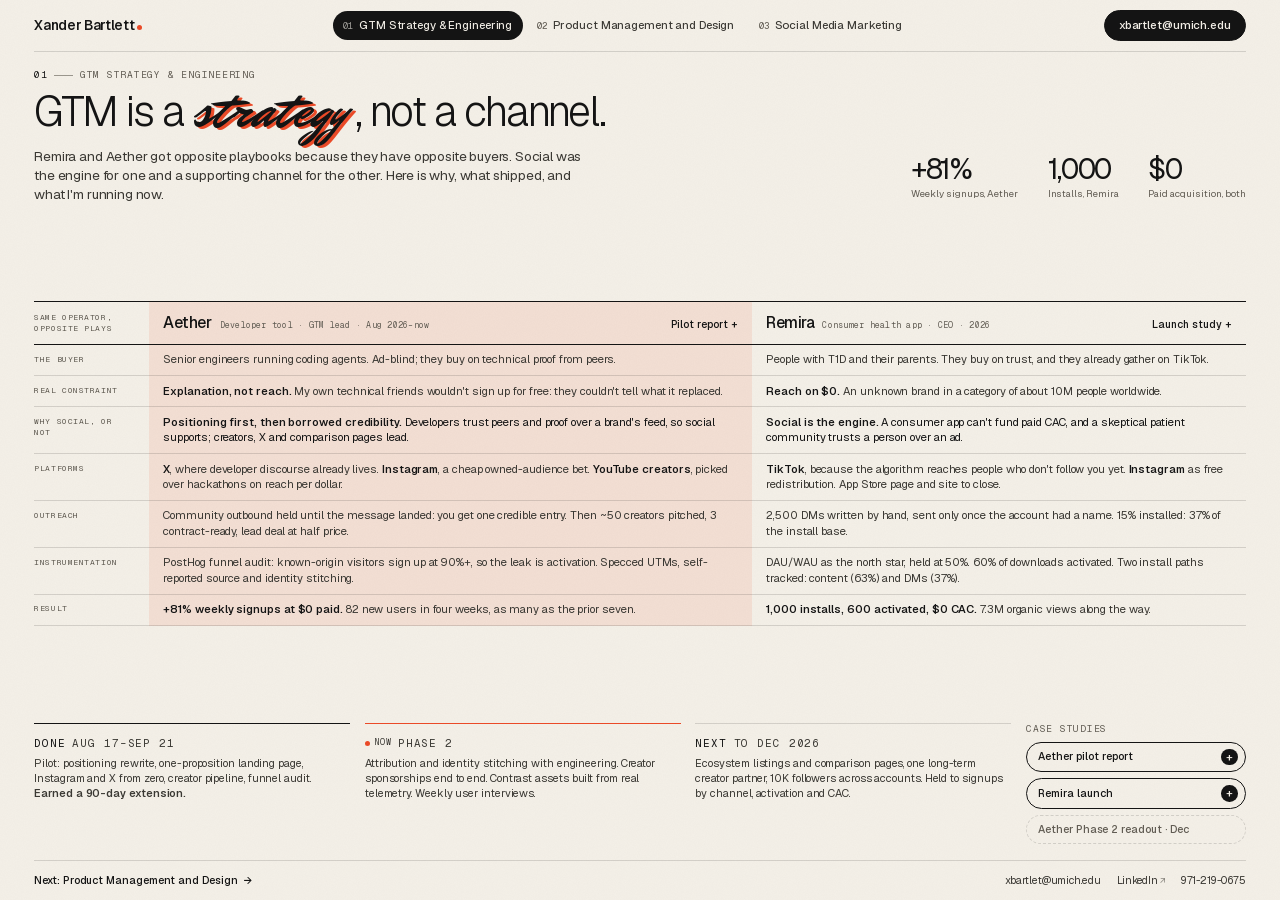
==== gtm/index.html @ 0508e0a8 "Rebuild site: taste landing page + GTM, Product, Social pages Replace the single long-form growth pa" ====
<!doctype html>
<html lang="en">
<head>
<meta charset="utf-8">
<meta name="viewport" content="width=device-width, initial-scale=1, viewport-fit=cover">
<title>GTM Strategy &amp; Engineering · Xander Bartlett</title>
<meta name="description" content="Go-to-market as a strategy, not a channel. Why a consumer health app went social-first and a developer tool didn't, which platforms and outreach each one got, and what I'm running now at Aether.">
<meta name="theme-color" content="#f4f0e8">
<link rel="icon" href="../assets/img/favicon.svg" type="image/svg+xml">
<meta property="og:type" content="website">
<meta property="og:title" content="GTM Strategy &amp; Engineering · Xander Bartlett">
<meta property="og:description" content="Same operator, opposite plays. +81% weekly signups at Aether and 1,000 installs at Remira, both at $0 paid.">
<meta property="og:image" content="https://xanderbartlett.com/assets/img/og.jpg">
<meta name="twitter:card" content="summary_large_image">
<link rel="preload" href="../assets/fonts/geist-latin.woff2" as="font" type="font/woff2" crossorigin>
<link rel="preload" href="../assets/fonts/geist-mono-latin.woff2" as="font" type="font/woff2" crossorigin>
<link rel="preload" href="../assets/fonts/mr-dafoe-latin.woff2" as="font" type="font/woff2" crossorigin>
<link rel="stylesheet" href="../assets/css/site.css">
<style>
  .page { display: grid; grid-template-rows: auto auto auto; align-content: space-between; row-gap: 1.05rem; padding: 1.3rem 0 1.2rem; }

  .ph { display: grid; grid-template-columns: minmax(0, 1fr) auto; align-items: end; column-gap: 3rem; }
  .ph .display { margin-top: 0.7rem; }
  .ph .lede { margin-top: 1.05rem; max-width: 62ch; font-size: 1.02rem; }
  .agg { display: grid; grid-template-columns: repeat(3, auto); column-gap: 2.2rem; padding-bottom: 0.3rem; }
  .agg .v { font-size: 2.15rem; font-weight: 400; letter-spacing: -0.045em; }

  /* the strategy matrix */
  .mx { display: grid; grid-template-columns: 8.6rem minmax(0, 1.22fr) minmax(0, 1fr); border-top: 1px solid var(--ink); align-content: start; }
  .mx > * { padding: 0.56rem 1.1rem 0.56rem 0; border-bottom: 1px solid var(--hair); font-size: 0.84rem; line-height: 1.38; color: var(--ink-2); }
  .mx > .c-a { padding-left: 1.1rem; background: var(--accent-wash); }
  .mx > .c-r { padding-left: 1.1rem; }
  .mx .lab { font-family: var(--mono); font-size: 0.6rem; letter-spacing: 0.07em; text-transform: uppercase; color: var(--muted); padding-top: 0.66rem; }
  .mx .hd { padding-top: 0.75rem; padding-bottom: 0.7rem; border-bottom-color: var(--ink); }
  .mx .hd .t { display: flex; align-items: baseline; gap: 0.6rem; flex-wrap: wrap; }
  .mx .hd b { font-size: 1.2rem; font-weight: 500; letter-spacing: -0.03em; color: var(--ink); }
  .mx .hd .m { font-family: var(--mono); font-size: 0.62rem; letter-spacing: 0.03em; color: var(--muted); }
  .mx .hd .cs-link { margin-left: auto; font-size: 0.78rem; font-weight: 500; color: var(--ink); }
  .mx .hd .cs-link:hover { text-decoration: underline; text-underline-offset: 3px; }
  .mx strong { color: var(--ink); font-weight: 540; }
  .mx .lead { color: var(--ink); }

  /* now / next */
  .live { display: grid; grid-template-columns: repeat(3, minmax(0, 1fr)) 16.5rem; gap: 1.1rem; align-items: stretch; }
  .phase { border-top: 1.5px solid var(--ink); padding-top: 0.55rem; }
  .phase .eyebrow { display: flex; align-items: center; gap: 0.5rem; }
  .phase .eyebrow .when { color: var(--ink-2); }
  .phase p { margin-top: 0.35rem; font-size: 0.82rem; line-height: 1.4; color: var(--ink-2); }
  .phase--now { border-top-color: var(--accent); }
  .phase--next { border-top-style: solid; border-top-color: var(--hair); }
  .cases { display: flex; flex-direction: column; gap: 0.45rem; }
  .cases .eyebrow { margin-bottom: 0.1rem; }
  .case-btn {
    display: flex; align-items: center; justify-content: space-between; gap: 0.6rem;
    padding: 0.45rem 0.5rem 0.45rem 0.85rem; border: 1px solid var(--ink); border-radius: var(--pill);
    font-size: 0.8rem; font-weight: 500; text-align: left; transition: background 0.2s var(--ease), color 0.2s var(--ease);
  }
  .case-btn .plus { width: 1.25rem; height: 1.25rem; border-radius: 50%; display: grid; place-items: center; background: var(--ink); color: var(--paper); font-size: 0.85rem; flex: none; transition: transform 0.3s var(--ease), background 0.2s; }
  .case-btn:hover { background: var(--ink); color: var(--paper); }
  .case-btn:hover .plus { background: var(--accent); transform: rotate(90deg); }
  .case-btn--soon { border-style: dashed; border-color: var(--hair); color: var(--muted); cursor: default; padding-right: 0.85rem; }
  .case-btn--soon:hover { background: transparent; color: var(--muted); }

  /* case-study extras */
  .stack { margin-top: 1.6rem; border-radius: 1.1rem; overflow: hidden; border: 1px solid var(--ink); }
  .stack > div { display: grid; grid-template-columns: 10rem 1fr; gap: 1rem; padding: 0.85rem 1.2rem; border-bottom: 1px solid var(--hair); font-size: 0.95rem; }
  .stack > div:last-child { border-bottom: 0; }
  .stack .k { font-family: var(--mono); font-size: 0.66rem; letter-spacing: 0.06em; text-transform: uppercase; color: var(--muted); padding-top: 0.2rem; }
  .stack .me { background: var(--ink); color: var(--paper); font-weight: 500; }
  .stack .me .k { color: var(--accent); }
  .fromto { display: grid; grid-template-columns: 1fr 2.4rem 1fr; gap: 0.6rem; align-items: start; margin-top: 1.4rem; }
  .fromto ul { list-style: none; }
  .fromto li { padding: 0.5rem 0; border-bottom: 1px solid var(--hair); font-size: 0.92rem; color: var(--ink-2); }
  .fromto h4 { font-family: var(--mono); font-size: 0.66rem; font-weight: 400; letter-spacing: 0.06em; text-transform: uppercase; padding-bottom: 0.5rem; border-bottom: 1px solid var(--ink); }
  .fromto .arrow { padding-top: 2.4rem; text-align: center; font-size: 1.3rem; color: var(--accent); }
  .seq { display: grid; grid-template-columns: repeat(4, 1fr); gap: 0; margin-top: 1.6rem; border-top: 1.5px solid var(--ink); }
  .seq > div { padding: 0.9rem 1rem 0 0; }
  .seq > div + div { padding-left: 1rem; border-left: 1px solid var(--hair); }
  .seq b { display: block; font-weight: 520; margin: 0.4rem 0 0.3rem; letter-spacing: -0.015em; }
  .seq p { font-size: 0.9rem; color: var(--ink-2); line-height: 1.45; }
  .plate li { list-style: none; padding: 0.55rem 0; border-bottom: 1px solid rgba(244, 240, 232, 0.16); font-size: 0.95rem; }
  .plate li b { color: var(--paper); }
  .mtx-why { display: grid; grid-template-columns: 1fr 1fr; gap: 1.2rem; margin-top: 1.6rem; }
  .cta-row { display: flex; flex-wrap: wrap; gap: 0.6rem; margin-top: 1.6rem; }

  @media (max-width: 900px) {
    .page { padding-top: 1.2rem; row-gap: 1.8rem; }
    .ph { grid-template-columns: 1fr; row-gap: 1.3rem; }
    .agg { grid-template-columns: repeat(3, auto); justify-content: start; }
    .mx { grid-template-columns: 1fr; border-top: 0; }
    .mx > * { padding-left: 0 !important; padding-right: 0; background: none !important; }
    .mx .lab { padding-top: 1.1rem; border-bottom: 1px solid var(--ink); }
    .mx .hd.lab { display: none; }
    .mx .c-a::before { content: "Aether \00b7  "; font-weight: 600; color: var(--ink); }
    .mx .c-r::before { content: "Remira \00b7  "; font-weight: 600; color: var(--ink); }
    .mx .hd::before { content: none !important; }
    .live { grid-template-columns: 1fr; }
    .seq { grid-template-columns: 1fr 1fr; row-gap: 1rem; }
    .seq > div + div { border-left: 0; padding-left: 0; }
    .fromto { grid-template-columns: 1fr; }
    .fromto .arrow { padding: 0; transform: rotate(90deg); }
    .stack > div { grid-template-columns: 1fr; gap: 0.2rem; }
    .mtx-why { grid-template-columns: 1fr; }
  }
</style>
</head>
<body>
<div class="shell">

  <header class="topbar">
    <a class="brand" href="../" aria-label="Xander Bartlett, home">Xander Bartlett</a>
    <nav class="tabs" aria-label="Pages">
      <a class="tab" href="./" aria-current="page"><span class="n">01</span>GTM Strategy &amp; Engineering</a>
      <a class="tab" href="../product/"><span class="n">02</span>Product Management and Design</a>
      <a class="tab" href="../social/"><span class="n">03</span>Social Media Marketing</a>
    </nav>
    <div class="topbar__end"><a class="btn btn--ink" href="mailto:xbartlet@umich.edu">xbartlet@umich.edu</a></div>
  </header>

  <main class="page">
    <header class="ph">
      <div>
        <p class="eyebrow rise"><span class="num">01</span><span class="dash"></span>GTM Strategy &amp; Engineering</p>
        <h1 class="display rise" style="--d:1">GTM is a <span class="scr">strategy</span>, not a channel.</h1>
        <p class="lede rise" style="--d:2">Remira and Aether got opposite playbooks because they have opposite buyers. Social was the engine for one and a supporting channel for the other. Here is why, what shipped, and what I'm running now.</p>
      </div>
      <div class="agg stats rise" style="--d:3">
        <div class="stat"><div class="v">+81%</div><div class="k">Weekly signups, Aether</div></div>
        <div class="stat"><div class="v">1,000</div><div class="k">Installs, Remira</div></div>
        <div class="stat"><div class="v">$0</div><div class="k">Paid acquisition, both</div></div>
      </div>
    </header>

    <section class="mx rise" style="--d:4" aria-label="Same operator, opposite plays: Aether compared with Remira">
      <div class="lab hd">Same operator,<br>opposite plays</div>
      <div class="c-a hd"><div class="t"><b>Aether</b><span class="m">Developer tool &middot; GTM lead &middot; Aug 2026&ndash;now</span><button class="cs-link" type="button" data-open="aether" aria-haspopup="dialog">Pilot report +</button></div></div>
      <div class="c-r hd"><div class="t"><b>Remira</b><span class="m">Consumer health app &middot; CEO &middot; 2026</span><button class="cs-link" type="button" data-open="remira" aria-haspopup="dialog">Launch study +</button></div></div>

      <div class="lab">The buyer</div>
      <div class="c-a">Senior engineers running coding agents. Ad-blind; they buy on technical proof from peers.</div>
      <div class="c-r">People with T1D and their parents. They buy on trust, and they already gather on TikTok.</div>

      <div class="lab">Real constraint</div>
      <div class="c-a"><strong>Explanation, not reach.</strong> My own technical friends wouldn't sign up for free: they couldn't tell what it replaced.</div>
      <div class="c-r"><strong>Reach on $0.</strong> An unknown brand in a category of about 10M people worldwide.</div>

      <div class="lab">Why social, or not</div>
      <div class="c-a lead"><strong>Positioning first, then borrowed credibility.</strong> Developers trust peers and proof over a brand's feed, so social supports; creators, X and comparison pages lead.</div>
      <div class="c-r lead"><strong>Social is the engine.</strong> A consumer app can't fund paid CAC, and a skeptical patient community trusts a person over an ad.</div>

      <div class="lab">Platforms</div>
      <div class="c-a"><strong>X</strong>, where developer discourse already lives. <strong>Instagram</strong>, a cheap owned-audience bet. <strong>YouTube creators</strong>, picked over hackathons on reach per dollar.</div>
      <div class="c-r"><strong>TikTok</strong>, because the algorithm reaches people who don't follow you yet. <strong>Instagram</strong> as free redistribution. App Store page and site to close.</div>

      <div class="lab">Outreach</div>
      <div class="c-a">Community outbound held until the message landed: you get one credible entry. Then ~50 creators pitched, 3 contract-ready, lead deal at half price.</div>
      <div class="c-r">2,500 DMs written by hand, sent only once the account had a name. 15% installed: 37% of the install base.</div>

      <div class="lab">Instrumentation</div>
      <div class="c-a">PostHog funnel audit: known-origin visitors sign up at 90%+, so the leak is activation. Specced UTMs, self-reported source and identity stitching.</div>
      <div class="c-r">DAU/WAU as the north star, held at 50%. 60% of downloads activated. Two install paths tracked: content (63%) and DMs (37%).</div>

      <div class="lab">Result</div>
      <div class="c-a"><strong>+81% weekly signups at $0 paid.</strong> 82 new users in four weeks, as many as the prior seven.</div>
      <div class="c-r"><strong>1,000 installs, 600 activated, $0 CAC.</strong> 7.3M organic views along the way.</div>
    </section>

    <section class="live rise" style="--d:5" aria-label="Aether: done, now and next">
      <div class="phase">
        <p class="eyebrow"><span class="num">Done</span><span class="when">Aug 17&ndash;Sep 21</span></p>
        <p>Pilot: positioning rewrite, one-proposition landing page, Instagram and X from zero, creator pipeline, funnel audit. <strong>Earned a 90-day extension.</strong></p>
      </div>
      <div class="phase phase--now">
        <p class="eyebrow"><span class="chip chip--live" style="height:auto;padding:0;border:0">Now</span><span class="when">Phase 2</span></p>
        <p>Attribution and identity stitching with engineering. Creator sponsorships end to end. Contrast assets built from real telemetry. Weekly user interviews.</p>
      </div>
      <div class="phase phase--next">
        <p class="eyebrow"><span class="num">Next</span><span class="when">to Dec 2026</span></p>
        <p>Ecosystem listings and comparison pages, one long-term creator partner, 10K followers across accounts. Held to signups by channel, activation and CAC.</p>
      </div>
      <div class="cases">
        <p class="eyebrow">Case studies</p>
        <button class="case-btn" type="button" data-open="aether" aria-haspopup="dialog">Aether pilot report <span class="plus" aria-hidden="true">+</span></button>
        <button class="case-btn" type="button" data-open="remira" aria-haspopup="dialog">Remira launch <span class="plus" aria-hidden="true">+</span></button>
        <!-- To add a case study: copy a button above with a new data-open="key",
             then add a <dialog class="cs" id="cs-key"> at the bottom of this file. -->
        <span class="case-btn case-btn--soon">Aether Phase 2 readout &middot; Dec</span>
      </div>
    </section>
  </main>

  <footer class="foot">
    <a class="foot__next" href="../product/">Next: Product Management and Design <span class="arr" aria-hidden="true">&rarr;</span></a>
    <div class="foot__links">
      <a href="mailto:xbartlet@umich.edu">xbartlet@umich.edu</a>
      <a class="ext" href="https://www.linkedin.com/in/xander-bartlett-557054325/" target="_blank" rel="noopener">LinkedIn</a>
      <a href="tel:+19712190675">971-219-0675</a>
    </div>
  </footer>
</div>

<!-- =====================================================================
     CASE STUDY: AETHER PILOT (strategy lens)
     ===================================================================== -->
<dialog class="cs" id="cs-aether" aria-labelledby="cs-aether-t">
  <div class="cs__bar">
    <span class="eyebrow"><span class="num">Case study</span><span class="dash"></span>Aether pilot report</span>
    <button class="cs__close" type="button" data-close>Close <kbd>Esc</kbd><span class="x" aria-hidden="true">&times;</span></button>
  </div>
  <div class="cs__scroll" tabindex="-1" autofocus><div class="cs__body">
    <p class="eyebrow">Aether &middot; Growth &amp; GTM lead, contract &middot; Pilot: August 17 to September 21, 2026</p>
    <h2 class="cs-title" id="cs-aether-t">We couldn't market Aether until we could <span class="scr">explain</span> it.</h2>
    <p class="cs-intro">Aether runs AI coding agents in isolated cloud devboxes, so a developer can run a fleet in parallel and supervise outcomes instead of babysitting terminals. The first half of the pilot was diagnosis and positioning. The second half was organic distribution from zero. New-user signups nearly doubled, and the constraint moved from top-of-funnel to activation, which changes what marketing should do next.</p>

    <table class="tbl" style="margin-top:1.8rem">
      <thead><tr><th>Result</th><th>Value</th></tr></thead>
      <tbody>
        <tr><td>Weekly new users, 7 weeks pre-pilot</td><td>11.3 average</td></tr>
        <tr class="hl"><td>Weekly new users, during the pilot</td><td>20.5 average, +81%</td></tr>
        <tr><td>New users added in 4 pilot weeks</td><td>82, matching the prior 7 weeks combined</td></tr>
        <tr><td>Instagram unique visitors, 30 days</td><td>216, against 205 from a years-old X presence</td></tr>
        <tr><td>Unique visitors from Instagram + X, 30 days</td><td>421</td></tr>
        <tr><td>Creator sponsorship pipeline</td><td>~$9.5K across 3 creators, contract-ready</td></tr>
        <tr class="hl"><td>Paid spend</td><td>$0</td></tr>
      </tbody>
    </table>

    <section>
      <span class="eyebrow">01 &middot; Sequencing</span>
      <h3 class="sec">Why I paused outbound before it started.</h3>
      <div class="seq">
        <div><span class="eyebrow">Original plan</span><b>Everything at once.</b><p>Events, GitHub, Reddit and social, all launched together.</p></div>
        <div><span class="eyebrow">What stopped it</span><b>Friends wouldn't sign up.</b><p>Not even free. Not a rejection: they couldn't tell what it replaced.</p></div>
        <div><span class="eyebrow">The risk</span><b>One credible entry.</b><p>Burning a developer community on a pitch that fails first contact is worse than never entering.</p></div>
        <div><span class="eyebrow">New order</span><b>Position, distribute, then outbound.</b><p>Outbound is now unblocked, aimed at a message that survives first contact.</p></div>
      </div>
    </section>

    <section>
      <span class="eyebrow">02 &middot; Positioning &amp; diagnosis</span>
      <h3 class="sec">Three findings from user calls, interviews and DMs.</h3>
      <div class="grid-3" style="margin-top:1.6rem">
        <div class="note"><span class="eyebrow">Finding 1</span><h4>"Are you replacing my CLI?"</h4><p>The most damaging confusion and the default read. It nearly ended a call with a senior DevOps engineer, until Aether was framed as an augment. Every asset now pre-empts it in the first ten seconds.</p></div>
        <div class="note"><span class="eyebrow">Finding 2</span><h4>One durable differentiator.</h4><p>Worktrees give source isolation. They don't give runtime isolation: agents still fight over one port, one pool of RAM. <strong>Generation parallelizes; verification queues.</strong> A machine per agent is what breaks that.</p></div>
        <div class="note"><span class="eyebrow">Finding 3</span><h4>The value stack is real, but secondary.</h4><p>Scheduled tasks, PR review, looping, environment config: individually replaceable, collectively meaningful. A reason to stay, not a reason to switch.</p></div>
      </div>
      <div class="grid-2" style="margin-top:2rem;align-items:center">
        <p class="quote">Turn your AI subscription into a dev team.</p>
        <p class="body-sm">The through-line that came out of the diagnosis. The landing page went from a feature wall to this single proposition, and every asset since is built to make it legible in ten seconds.</p>
      </div>
      <div class="stack" aria-label="Where Aether sits in the stack">
        <div><span class="k">Intelligence</span><span>Claude &middot; OpenAI &middot; Google &middot; DeepSeek &middot; others</span></div>
        <div><span class="k">Coding agent</span><span>Claude Code &middot; Codex &middot; OpenCode</span></div>
        <div class="me"><span class="k">Aether runtime</span><span>Isolated devbox &middot; parallel execution &middot; supervision &middot; evidence &middot; automations</span></div>
        <div><span class="k">Work surfaces</span><span>GitHub &middot; Slack &middot; Linear &middot; Sentry &middot; CLI &middot; API</span></div>
      </div>
      <p class="sec-sub" style="margin-top:0.9rem"><strong>The agent is the worker. Aether is where the worker goes to work.</strong></p>
      <div class="fromto">
        <div><h4>From</h4><ul><li>One agent on my laptop</li><li>Manual worktrees and terminal juggling</li><li>Sequential attention</li><li>The agent says "done"</li><li>A human reproduces and verifies by hand</li></ul></div>
        <div class="arrow" aria-hidden="true">&rarr;</div>
        <div><h4>To</h4><ul><li>A fleet of isolated cloud devboxes</li><li>Parallel tasks without branch juggling</li><li>Supervise outcomes, intervene when needed</li><li>The agent returns receipts</li><li>Tests, previews, review and evidence</li></ul></div>
      </div>
    </section>

    <section>
      <span class="eyebrow">03 &middot; Channel strategy</span>
      <h3 class="sec">Why social leads at Remira and supports at Aether.</h3>
      <div class="mtx-why">
        <div class="note"><span class="eyebrow">At Remira</span><h4>The buyer gathers on social and buys on trust.</h4><p>A consumer health app with no budget can't fund paid CAC, and patients trust a person on camera over any ad. So the founder became the channel, and the content earned the right to DM.</p></div>
        <div class="note"><span class="eyebrow">At Aether</span><h4>The buyer buys on proof from peers.</h4><p>A developer doesn't switch tools because a brand's feed is clever. They switch because someone they trust shows it working. So creators, X, ecosystem listings and comparison pages lead, and owned social compounds underneath.</p></div>
      </div>
      <table class="tbl">
        <thead><tr><th>Channel</th><th>Why this one</th><th>Status after the pilot</th></tr></thead>
        <tbody>
          <tr class="hl"><td>Instagram</td><td>Cheapest owned audience to test. Every follower is distribution we don't rent.</td><td>~1,200 followers in five weeks; 216 visitors in 30 days, more than X</td></tr>
          <tr><td>X</td><td>Where developer and AI discourse already happens; replies earn credibility.</td><td>Company account rebuilt, cadence set, verified industry engagement</td></tr>
          <tr><td>Creators</td><td>Borrowed trust at a known price. Beat hackathons on reach per dollar.</td><td>~50 contacted, 3 contract-ready, lead deal from ~$667 to ~$333 CPM</td></tr>
          <tr><td>TikTok</td><td>Short-form reach, same library.</td><td>Shadowbanned platform-side; fresh account in Phase 2</td></tr>
          <tr><td>Listings &amp; SEO pages</td><td>Capture developers already comparing tools.</td><td>Unblocked once positioning settled; drafts ready</td></tr>
        </tbody>
      </table>
    </section>

    <section>
      <span class="eyebrow">04 &middot; GTM engineering</span>
      <h3 class="sec">The funnel audit moved the constraint.</h3>
      <p class="sec-sub">I audited the full funnel in PostHog. Two findings changed the plan, and three instrumentation gaps limited what any channel report could prove, so fixing them became item one of the next phase.</p>
      <div class="grid-3" style="margin-top:1.6rem">
        <div class="note"><span class="eyebrow">Signup is not the problem</span><h4>Known-origin visitors convert at 90%+.</h4><p>Whatever is wrong, it isn't that qualified visitors refuse to sign up. Cold social traffic views one page and leaves, so the next lever is the landing experience and activation.</p></div>
        <div class="note"><span class="eyebrow">Attribution is mostly blind</span><h4>Instagram strips referrers.</h4><p>Its in-app browser drops first visits into "direct", hiding the largest social channel. The fix: UTM every outbound link and add a self-reported source question at signup, the cheapest high-value data there is.</p></div>
        <div class="note"><span class="eyebrow">Identity isn't stitched</span><h4>Activation numbers are directional.</h4><p>Server-side events weren't linked to the browser identity that signed up. Specced the fix with engineering, plus a written definition of activation so every report means the same thing.</p></div>
      </div>
      <figure class="chart">
<svg viewBox="0 0 720 268" role="img" aria-labelledby="sg-t sg-d">
<title id="sg-t">Aether weekly new users, June 29 to September 7, 2026</title>
<desc id="sg-d">Seven pre-pilot weeks averaged 11.3 new users. The four pilot weeks starting August 17 averaged 20.5, an 81 percent lift. Peak week: 36.</desc>
<g class="grid axis">
<line x1="34" x2="712" y1="226.0" y2="226.0"/><text x="26" y="229.5" text-anchor="end">0</text>
<line x1="34" x2="712" y1="174.0" y2="174.0"/><text x="26" y="177.5" text-anchor="end">10</text>
<line x1="34" x2="712" y1="122.0" y2="122.0"/><text x="26" y="125.5" text-anchor="end">20</text>
<line x1="34" x2="712" y1="70.0" y2="70.0"/><text x="26" y="73.5" text-anchor="end">30</text>
<line x1="34" x2="712" y1="18.0" y2="18.0"/><text x="26" y="21.5" text-anchor="end">40</text>
</g>
<line x1="465.5" x2="465.5" y1="12" y2="226" stroke="var(--ink)" stroke-width="1"/>
<text class="lbl" x="458.5" y="20" text-anchor="end" style="fill:var(--ink)">Pilot begins, Aug 17</text>
<line class="avg" x1="38" x2="461.5" y1="167.3" y2="167.3"/>
<text class="avg-l" x="249.7" y="161.3" text-anchor="middle">avg 11.3 / wk</text>
<line class="avg" x1="469.5" x2="708" y1="119.4" y2="119.4"/>
<text class="avg-l" x="708" y="113.4" text-anchor="end">avg 20.5 / wk  (+81%)</text>
<rect class="hit" role="img" x="35.0" y="18" width="59.6" height="208" tabindex="0" data-tip="Jun 29, pre-pilot" data-tip-v="10 new users" aria-label="Jun 29: 10 new users"/>
<path class="bar" d="M52.8 226V178.0Q52.8 174.0 56.8 174.0H72.8Q76.8 174.0 76.8 178.0V226Z"/>
<text class="lbl" x="64.8" y="243" text-anchor="middle">Jun 29</text>
<rect class="hit" role="img" x="96.6" y="18" width="59.6" height="208" tabindex="0" data-tip="Jul 6, pre-pilot" data-tip-v="27 new users" aria-label="Jul 6: 27 new users"/>
<path class="bar" d="M114.5 226V89.6Q114.5 85.6 118.5 85.6H134.5Q138.5 85.6 138.5 89.6V226Z"/>
<text class="lbl" x="126.5" y="243" text-anchor="middle">Jul 6</text>
<rect class="hit" role="img" x="158.3" y="18" width="59.6" height="208" tabindex="0" data-tip="Jul 13, pre-pilot" data-tip-v="10 new users" aria-label="Jul 13: 10 new users"/>
<path class="bar" d="M176.1 226V178.0Q176.1 174.0 180.1 174.0H196.1Q200.1 174.0 200.1 178.0V226Z"/>
<text class="lbl" x="188.1" y="243" text-anchor="middle">Jul 13</text>
<rect class="hit" role="img" x="219.9" y="18" width="59.6" height="208" tabindex="0" data-tip="Jul 20, pre-pilot" data-tip-v="4 new users" aria-label="Jul 20: 4 new users"/>
<path class="bar" d="M237.7 226V209.2Q237.7 205.2 241.7 205.2H257.7Q261.7 205.2 261.7 209.2V226Z"/>
<text class="lbl" x="249.7" y="243" text-anchor="middle">Jul 20</text>
<rect class="hit" role="img" x="281.5" y="18" width="59.6" height="208" tabindex="0" data-tip="Jul 27, pre-pilot" data-tip-v="6 new users" aria-label="Jul 27: 6 new users"/>
<path class="bar" d="M299.4 226V198.8Q299.4 194.8 303.4 194.8H319.4Q323.4 194.8 323.4 198.8V226Z"/>
<text class="lbl" x="311.4" y="243" text-anchor="middle">Jul 27</text>
<rect class="hit" role="img" x="343.2" y="18" width="59.6" height="208" tabindex="0" data-tip="Aug 3, pre-pilot" data-tip-v="11 new users" aria-label="Aug 3: 11 new users"/>
<path class="bar" d="M361.0 226V172.8Q361.0 168.8 365.0 168.8H381.0Q385.0 168.8 385.0 172.8V226Z"/>
<text class="lbl" x="373.0" y="243" text-anchor="middle">Aug 3</text>
<rect class="hit" role="img" x="404.8" y="18" width="59.6" height="208" tabindex="0" data-tip="Aug 10, pre-pilot" data-tip-v="11 new users" aria-label="Aug 10: 11 new users"/>
<path class="bar" d="M422.6 226V172.8Q422.6 168.8 426.6 168.8H442.6Q446.6 168.8 446.6 172.8V226Z"/>
<text class="lbl" x="434.6" y="243" text-anchor="middle">Aug 10</text>
<rect class="hit" role="img" x="466.5" y="18" width="59.6" height="208" tabindex="0" data-tip="Aug 17, pilot" data-tip-v="36 new users" aria-label="Aug 17: 36 new users"/>
<path class="bar bar--hl" d="M484.3 226V42.8Q484.3 38.8 488.3 38.8H504.3Q508.3 38.8 508.3 42.8V226Z"/>
<text class="val" x="496.3" y="31.8" text-anchor="middle">36</text>
<text class="lbl" x="496.3" y="243" text-anchor="middle">Aug 17</text>
<rect class="hit" role="img" x="528.1" y="18" width="59.6" height="208" tabindex="0" data-tip="Aug 24, pilot" data-tip-v="15 new users" aria-label="Aug 24: 15 new users"/>
<path class="bar bar--hl" d="M545.9 226V152.0Q545.9 148.0 549.9 148.0H565.9Q569.9 148.0 569.9 152.0V226Z"/>
<text class="lbl" x="557.9" y="243" text-anchor="middle">Aug 24</text>
<rect class="hit" role="img" x="589.7" y="18" width="59.6" height="208" tabindex="0" data-tip="Aug 31, pilot" data-tip-v="19 new users" aria-label="Aug 31: 19 new users"/>
<path class="bar bar--hl" d="M607.5 226V131.2Q607.5 127.2 611.5 127.2H627.5Q631.5 127.2 631.5 131.2V226Z"/>
<text class="lbl" x="619.5" y="243" text-anchor="middle">Aug 31</text>
<rect class="hit" role="img" x="651.4" y="18" width="59.6" height="208" tabindex="0" data-tip="Sep 7, pilot" data-tip-v="12 new users" aria-label="Sep 7: 12 new users"/>
<path class="bar bar--hl" d="M669.2 226V167.6Q669.2 163.6 673.2 163.6H689.2Q693.2 163.6 693.2 167.6V226Z"/>
<text class="lbl" x="681.2" y="243" text-anchor="middle">Sep 7</text>
</svg>
<figcaption class="chart-legend"><span><i style="background:var(--gray-mark)"></i>Pre-pilot weeks</span><span><i style="background:var(--accent)"></i>Pilot weeks</span><span class="muted">Source: PostHog, pulled Sep 16, 2026</span></figcaption>
<details class="table-view"><summary>Table view</summary><table class="tbl"><thead><tr><th>Week of</th><th>Phase</th><th class="num">New users</th></tr></thead><tbody><tr><td>Jun 29</td><td>Pre-pilot</td><td class="num">10</td></tr><tr><td>Jul 6</td><td>Pre-pilot</td><td class="num">27</td></tr><tr><td>Jul 13</td><td>Pre-pilot</td><td class="num">10</td></tr><tr><td>Jul 20</td><td>Pre-pilot</td><td class="num">4</td></tr><tr><td>Jul 27</td><td>Pre-pilot</td><td class="num">6</td></tr><tr><td>Aug 3</td><td>Pre-pilot</td><td class="num">11</td></tr><tr><td>Aug 10</td><td>Pre-pilot</td><td class="num">11</td></tr><tr class=hl><td>Aug 17</td><td>Pilot</td><td class="num">36</td></tr><tr><td>Aug 24</td><td>Pilot</td><td class="num">15</td></tr><tr><td>Aug 31</td><td>Pilot</td><td class="num">19</td></tr><tr><td>Sep 7</td><td>Pilot</td><td class="num">12</td></tr></tbody></table></details>
</figure>
    </section>

    <section>
      <span class="eyebrow">05 &middot; Phase 2, now running</span>
      <h3 class="sec">What I committed to, in writing.</h3>
      <div class="grid-3" style="margin-top:1.6rem">
        <div class="note"><span class="eyebrow">First two weeks</span><h4>Measurement first.</h4><p>Identity stitching and attribution shipped, with a baseline agreed in writing. Contrast assets built from real telemetry. Ecosystem listings and comparison pages shipped.</p></div>
        <div class="note"><span class="eyebrow">Ongoing, 90 days</span><h4>Run the machine.</h4><p>Weekly user interviews with written synthesis. Organic content across Instagram, X and a rebuilt TikTok. Sponsorships managed end to end, with one long-term creator partner over one-off buys.</p></div>
        <div class="note"><span class="eyebrow">Held to</span><h4>10,000 followers in 90 days.</h4><p>From ~1,300, organic, on a developer tool. Outcome metrics alongside it: signups by channel, activation rate of attributed signups, and blended CAC across paid placements. Monthly report with kill and double-down calls.</p></div>
      </div>
      <div class="block block--ink">
        <span class="eyebrow">The principle I proposed</span>
        <h3 class="sec" style="color:var(--paper);margin-top:0.6rem">The founder should be making product and technical calls. Everything else, I can own.</h3>
        <ul class="plate" style="margin-top:1rem">
          <li><b>Creator sponsorships end to end</b>: sourcing, negotiation, contracts, payment, conversion analysis</li>
          <li><b>The founder's X account</b>: drafted in the founder's voice and approved before anything ships, so the #4 referrer doesn't go quiet during build sprints</li>
          <li><b>Site, comparison pages and marketing docs</b>, plus community presence on Reddit, HN, GitHub and Discord</li>
          <li><b>User research</b>: recruiting, scheduling, running and synthesizing interviews</li>
          <li><b>Partnerships, press and launches</b>, filtered so they reach the founder only when there's a decision to make</li>
        </ul>
      </div>
      <p class="sec-sub" style="margin-top:1.4rem">The pilot also ended with an open question about which customer to build the marketing engine for. I brought a view, with the market and user evidence behind it, and asked for the decision as an equal discussion. Hedging across both would have been the expensive answer.</p>
      <div class="cta-row">
        <a class="btn btn--ink" href="../social/#aether">The social side: formats, content plan, receipts <span class="arr" aria-hidden="true">&rarr;</span></a>
        <a class="btn btn--ghost" href="https://www.runaether.dev" target="_blank" rel="noopener">runaether.dev <span class="arr" aria-hidden="true">&#8599;</span></a>
      </div>
    </section>
  </div></div>
</dialog>

<!-- =====================================================================
     CASE STUDY: REMIRA LAUNCH (strategy lens)
     ===================================================================== -->
<dialog class="cs" id="cs-remira" aria-labelledby="cs-remira-t">
  <div class="cs__bar">
    <span class="eyebrow"><span class="num">Case study</span><span class="dash"></span>Remira launch</span>
    <button class="cs__close" type="button" data-close>Close <kbd>Esc</kbd><span class="x" aria-hidden="true">&times;</span></button>
  </div>
  <div class="cs__scroll" tabindex="-1" autofocus><div class="cs__body">
    <p class="eyebrow">Remira T1D &middot; Co-founder &amp; CEO &middot; Launch, 2026</p>
    <h2 class="cs-title" id="cs-remira-t">When you can't buy reach, <span class="scr">earn</span> it.</h2>
    <p class="cs-intro">Remira is a pattern-recognition app for Type 1 diabetes. We launched with no budget, no audience and no name into a category of about ten million people worldwide. Every GTM choice followed from three constraints: the money, the market, and how this buyer decides who to trust.</p>

    <div class="kpis">
      <div><div class="v">1,000</div><div class="k">App Store installs</div></div>
      <div><div class="v">60%</div><div class="k">Download to activation</div></div>
      <div><div class="v">50%</div><div class="k">DAU / WAU</div></div>
      <div><div class="v">$0</div><div class="k">Paid acquisition</div></div>
    </div>

    <section>
      <span class="eyebrow">01 &middot; Why social was the strategy</span>
      <h3 class="sec">Three constraints, one answer.</h3>
      <div class="grid-3" style="margin-top:1.6rem">
        <div class="note"><span class="eyebrow">The money</span><h4>Paid CAC was never on the table.</h4><p>A consumer health app with a free core product can't pay to acquire users and survive. Organic had to be the engine, not the experiment.</p></div>
        <div class="note"><span class="eyebrow">The buyer</span><h4>Patients trust people, not ads.</h4><p>Nobody comes to their health looking for something trendy. A founder with T1D on camera, talking about the problem they share, earns trust no budget buys. 80% of videos never show the product.</p></div>
        <div class="note"><span class="eyebrow">The market</span><h4>A small, fragmented pond.</h4><p>About 10M people worldwide, scattered across feeds. TikTok's algorithm finds them for you; a paid campaign has to guess.</p></div>
      </div>
    </section>

    <section>
      <span class="eyebrow">02 &middot; Platforms</span>
      <h3 class="sec">Each surface got one job.</h3>
      <table class="tbl">
        <thead><tr><th>Surface</th><th>Job</th><th>Why</th></tr></thead>
        <tbody>
          <tr><td>TikTok</td><td>Discovery</td><td>The only feed that reaches people who don't follow you yet</td></tr>
          <tr><td>Instagram</td><td>Redistribution</td><td>The same library, a second audience, zero marginal cost</td></tr>
          <tr><td>Pinned highlights, App Store page, remira-ai.com</td><td>Conversion</td><td>The ad creative lives where intent already exists, not on the For You page</td></tr>
          <tr><td>Direct messages</td><td>Outreach</td><td>Only once the account had a name: recognition is what makes a DM convert</td></tr>
        </tbody>
      </table>
    </section>

    <section>
      <span class="eyebrow">03 &middot; Outreach</span>
      <h3 class="sec">One audience, two ways in.</h3>
      <div class="grid-2" style="margin-top:1.6rem">
        <div class="funnel">
          <span class="eyebrow">Passive</span>
          <h4>Content to landing page</h4>
          <p>The feed does the work, and it keeps running after I stop.</p>
          <div class="step"><span>Video views</span><b>7.3M</b></div>
          <div class="tick">&darr;</div>
          <div class="step"><span>Profile visits</span><b>37.7K</b></div>
          <div class="tick">remira-ai.com &darr;</div>
          <div class="step"><span>Installs</span><b>~625</b></div>
          <div class="f-out">&asymp; 63% of all installs</div>
        </div>
        <div class="funnel">
          <span class="eyebrow">Active</span>
          <h4>Direct message to install</h4>
          <p>Written by hand, one at a time. No automation, no scraping, no template.</p>
          <div class="step"><span>DMs sent</span><b>2,500</b></div>
          <div class="tick">&darr;</div>
          <div class="step"><span>Converted to install</span><b>15%</b></div>
          <div class="tick">&darr;</div>
          <div class="step"><span>Installs</span><b>~375</b></div>
          <div class="f-out">&asymp; 37% of all installs</div>
        </div>
      </div>
      <div class="block" style="margin-top:1.2rem"><p>A cold DM from an account nobody recognizes converts at nothing. <strong>15% is what a recognized account converts at.</strong> The content had to earn the outreach channel before it existed.</p></div>
    </section>

    <section>
      <span class="eyebrow">04 &middot; Measurement</span>
      <h3 class="sec">One north star, held.</h3>
      <p class="sec-sub">I defined DAU/WAU as the north star and tracked it alongside retention and churn. It held at 50% while 60% of downloads activated, which is the number that says the channel brought the right people, not just more of them.</p>
      <div class="cta-row">
        <a class="btn btn--ink" href="../social/#remira">The content, the finding and every receipt <span class="arr" aria-hidden="true">&rarr;</span></a>
        <a class="btn btn--ghost" href="../product/#remira">The product side <span class="arr" aria-hidden="true">&rarr;</span></a>
      </div>
    </section>
  </div></div>
</dialog>

<script src="../assets/js/site.js" defer></script>
</body>
</html>
---- assets/css/site.css ----
/* ==========================================================================
   Xander Bartlett — shared design system
   Paper + ink + one spot colour. Geist for the science, Mr Dafoe for the art.

   Desktop pages are composed on a ~96 x 57rem artboard. The root font-size
   scales with whichever viewport dimension runs out first, so every page
   fits one screen without scrolling. Below 900px wide the pages reflow.
   ========================================================================== */

/* Self-hosted, OFL-licensed (licenses in assets/fonts). */
@font-face {
  font-family: "Geist";
  src: url("../fonts/geist-latin.woff2") format("woff2");
  font-weight: 100 900;
  font-display: swap;
  unicode-range: U+0000-00FF, U+0131, U+0152-0153, U+02BB-02BC, U+02C6, U+02DA, U+02DC, U+0304, U+0308, U+0329, U+2000-206F, U+20AC, U+2122, U+2191, U+2193, U+2212, U+2215, U+FEFF, U+FFFD;
}
@font-face {
  font-family: "Geist";
  src: url("../fonts/geist-arrows.woff2") format("woff2");
  font-weight: 100 900;
  font-display: swap;
  unicode-range: U+2190, U+2192, U+2197-2198, U+2248;
}
@font-face {
  font-family: "Geist Mono";
  src: url("../fonts/geist-mono-latin.woff2") format("woff2");
  font-weight: 100 900;
  font-display: swap;
  unicode-range: U+0000-00FF, U+0131, U+0152-0153, U+02BB-02BC, U+02C6, U+02DA, U+02DC, U+0304, U+0308, U+0329, U+2000-206F, U+20AC, U+2122, U+2191, U+2193, U+2212, U+2215, U+FEFF, U+FFFD;
}
@font-face {
  font-family: "Geist Mono";
  src: url("../fonts/geist-mono-arrows.woff2") format("woff2");
  font-weight: 100 900;
  font-display: swap;
  unicode-range: U+2190, U+2192, U+2197-2198, U+2248;
}
@font-face {
  font-family: "Mr Dafoe";
  src: url("../fonts/mr-dafoe-latin.woff2") format("woff2");
  font-display: block;
  font-weight: 400;
  font-style: normal;
}

:root {
  color-scheme: light;

  --paper: #f4f0e8;
  --paper-2: #ebe5d9;
  --paper-3: #fffdf8;
  --ink: #141414;
  --ink-2: #3a3833;
  --muted: #625d54;
  --hair: rgba(20, 20, 20, 0.14);
  --hair-2: rgba(20, 20, 20, 0.08);
  --accent: #ec4a27;          /* vermilion: graphics only, never small text */
  --accent-wash: rgba(236, 74, 39, 0.1);
  --gray-mark: #8f897f;       /* de-emphasis bars, 3:1 on paper */

  --sans: "Geist", "Inter", ui-sans-serif, system-ui, -apple-system, "Segoe UI", sans-serif;
  --mono: "Geist Mono", ui-monospace, "SF Mono", Menlo, monospace;
  --script: "Mr Dafoe", "Brush Script MT", cursive;

  --ease: cubic-bezier(0.2, 0.7, 0.2, 1);
  --pill: 999px;
  --gutter: 2.5rem;
  --max: 96rem;
}

/* ---------- root scaling ---------- */
html {
  font-size: clamp(10.5px, min(1.04vw, 1.74vh), 18px);
  -webkit-text-size-adjust: 100%;
  text-size-adjust: 100%;
  scroll-behavior: smooth;
}
@media (max-width: 900px) {
  html { font-size: 15.5px; }
}

*, *::before, *::after { box-sizing: border-box; }
* { margin: 0; padding: 0; }

body {
  min-height: 100vh;
  min-height: 100dvh;
  background: var(--paper);
  color: var(--ink);
  font-family: var(--sans);
  font-size: 1rem;
  font-weight: 400;
  line-height: 1.45;
  letter-spacing: -0.006em;
  font-feature-settings: "kern", "ss01";
  -webkit-font-smoothing: antialiased;
  -moz-osx-font-smoothing: grayscale;
  text-rendering: optimizeLegibility;
}

/* paper grain: a fixed, non-interactive print texture */
body::after {
  content: "";
  position: fixed;
  inset: 0;
  pointer-events: none;
  z-index: 100;
  opacity: 0.32;
  mix-blend-mode: multiply;
  background-image: url("data:image/svg+xml;utf8,<svg xmlns='http://www.w3.org/2000/svg' width='220' height='220'><filter id='n'><feTurbulence type='fractalNoise' baseFrequency='.9' numOctaves='2' stitchTiles='stitch'/><feColorMatrix values='0 0 0 0 0.2  0 0 0 0 0.18  0 0 0 0 0.15  0 0 0 .09 0'/></filter><rect width='100%' height='100%' filter='url(%23n)'/></svg>");
}

a { color: inherit; text-decoration: none; }
img, svg { display: block; max-width: 100%; }
img { height: auto; }
button { font: inherit; color: inherit; background: none; border: 0; cursor: pointer; }
strong, b { font-weight: 560; }
:focus-visible { outline: 2px solid var(--ink); outline-offset: 3px; border-radius: 2px; }
::selection { background: var(--ink); color: var(--paper); }

.sr-only {
  position: absolute !important; width: 1px; height: 1px; padding: 0; margin: -1px;
  overflow: hidden; clip: rect(0 0 0 0); white-space: nowrap; border: 0;
}

/* ---------- type ---------- */
.eyebrow {
  font-family: var(--mono);
  font-size: 0.72rem;
  font-weight: 400;
  letter-spacing: 0.08em;
  text-transform: uppercase;
  color: var(--muted);
  line-height: 1.2;
}
.eyebrow .num { color: var(--ink); }
.eyebrow .dash { display: inline-block; width: 1.4rem; height: 1px; background: currentColor; vertical-align: 0.28em; margin: 0 0.5rem; opacity: 0.6; }

.display {
  font-weight: 300;
  font-size: 3.15rem;
  line-height: 1.02;
  letter-spacing: -0.04em;
}
.display em { font-style: normal; color: var(--ink); }
.h2 { font-weight: 400; font-size: 1.55rem; line-height: 1.12; letter-spacing: -0.03em; }
.h3 { font-weight: 500; font-size: 1.12rem; line-height: 1.2; letter-spacing: -0.02em; }
.lede { font-size: 1.12rem; line-height: 1.42; color: var(--ink-2); letter-spacing: -0.012em; }
.body-sm { font-size: 0.88rem; line-height: 1.45; color: var(--ink-2); }
.mono { font-family: var(--mono); letter-spacing: 0; }
.muted { color: var(--muted); }

/* a script word set inside sans text, with the vermilion print offset */
.scr {
  font-family: var(--script);
  font-weight: 400;
  font-size: 1.32em;
  line-height: 0.6;
  letter-spacing: 0;
  padding: 0 0.12em 0 0.04em;
  color: var(--ink);
  text-shadow: 0.055em 0.045em 0 var(--accent);
  white-space: nowrap;
}

/* ---------- page shell ---------- */
.shell {
  min-height: 100vh;
  min-height: 100dvh;
  width: 100%;
  max-width: var(--max);
  margin: 0 auto;
  padding: 0 var(--gutter);
  display: grid;
  grid-template-columns: minmax(0, 1fr);
  grid-template-rows: auto 1fr auto;
}

/* ---------- top bar ---------- */
.topbar {
  view-transition-name: topbar;
  height: 3.9rem;
  display: flex;
  align-items: center;
  justify-content: space-between;
  gap: 1.5rem;
  border-bottom: 1px solid var(--hair);
}
.brand {
  font-weight: 560;
  font-size: 1.02rem;
  letter-spacing: -0.025em;
  white-space: nowrap;
  display: inline-flex;
  align-items: baseline;
}
.brand::after {
  content: "";
  width: 0.38rem; height: 0.38rem;
  border-radius: 50%;
  background: var(--accent);
  margin-left: 0.18rem;
}
.tabs { display: flex; align-items: center; gap: 0.25rem; }
.tab {
  position: relative;
  display: inline-flex;
  align-items: baseline;
  gap: 0.45rem;
  padding: 0.5rem 0.8rem;
  border-radius: var(--pill);
  font-size: 0.86rem;
  font-weight: 450;
  letter-spacing: -0.01em;
  color: var(--ink-2);
  transition: background 0.2s var(--ease), color 0.2s var(--ease);
  white-space: nowrap;
}
.tab .n { font-family: var(--mono); font-size: 0.68rem; color: var(--muted); }
.tab:hover { background: var(--paper-2); color: var(--ink); }
.tab[aria-current="page"] { background: var(--ink); color: var(--paper); }
.tab[aria-current="page"] .n { color: rgba(244, 240, 232, 0.6); }
.topbar__end { display: flex; align-items: center; gap: 0.6rem; }

/* ---------- buttons ---------- */
.btn {
  display: inline-flex;
  align-items: center;
  gap: 0.5rem;
  height: 2.35rem;
  padding: 0 1.05rem;
  border-radius: var(--pill);
  border: 1px solid var(--ink);
  font-size: 0.86rem;
  font-weight: 500;
  letter-spacing: -0.01em;
  white-space: nowrap;
  transition: background 0.2s var(--ease), color 0.2s var(--ease), transform 0.12s ease;
}
.btn:active { transform: scale(0.97); }
.btn--ink { background: var(--ink); color: var(--paper); }
.btn--ink:hover { background: #000; }
.btn--ghost { background: transparent; color: var(--ink); border-color: var(--hair); }
.btn--ghost:hover { border-color: var(--ink); }
.btn .arr { display: inline-block; transition: transform 0.25s var(--ease); }
.btn:hover .arr { transform: translateX(0.18rem); }

.link-u {
  background-image: linear-gradient(currentColor, currentColor);
  background-size: 100% 1px;
  background-position: 0 100%;
  background-repeat: no-repeat;
  padding-bottom: 0.08em;
  transition: background-size 0.3s var(--ease);
}
.link-u:hover { background-size: 0 1px; background-position: 100% 100%; }

.ext::after { content: "\2197"; font-family: var(--sans); font-size: 0.82em; margin-left: 0.18em; opacity: 0.55; }

/* ---------- stat tiles ---------- */
.stats { display: grid; gap: 0.9rem 1.2rem; }
.stat .v {
  font-weight: 500;
  font-size: 1.5rem;
  line-height: 1;
  letter-spacing: -0.035em;
  white-space: nowrap;
}
.stat .v small { font-size: 0.6em; font-weight: 450; letter-spacing: -0.01em; color: var(--muted); margin-left: 0.12em; }
.stat .k { margin-top: 0.32rem; font-size: 0.74rem; line-height: 1.3; color: var(--muted); letter-spacing: -0.003em; }

/* ---------- chips ---------- */
.chip {
  display: inline-flex; align-items: center; gap: 0.35rem;
  height: 1.55rem; padding: 0 0.6rem;
  border-radius: var(--pill);
  border: 1px solid var(--hair);
  font-family: var(--mono);
  font-size: 0.64rem;
  letter-spacing: 0.04em;
  text-transform: uppercase;
  color: var(--ink-2);
  white-space: nowrap;
}
.chip--live::before {
  content: ""; width: 0.42rem; height: 0.42rem; border-radius: 50%;
  background: var(--accent);
  box-shadow: 0 0 0 0 rgba(236, 74, 39, 0.5);
  animation: pulse 2.4s ease-out infinite;
}
@keyframes pulse {
  0% { box-shadow: 0 0 0 0 rgba(236, 74, 39, 0.45); }
  70% { box-shadow: 0 0 0 0.45rem rgba(236, 74, 39, 0); }
  100% { box-shadow: 0 0 0 0 rgba(236, 74, 39, 0); }
}

/* ---------- open-case-study row button ---------- */
.open-cs {
  margin-top: auto;
  width: 100%;
  display: flex;
  align-items: center;
  justify-content: space-between;
  gap: 1rem;
  padding: 0.7rem 0.95rem;
  border: 1px solid var(--ink);
  border-radius: var(--pill);
  font-size: 0.86rem;
  font-weight: 500;
  letter-spacing: -0.01em;
  text-align: left;
  transition: background 0.2s var(--ease), color 0.2s var(--ease);
}
.open-cs .plus {
  width: 1.35rem; height: 1.35rem; border-radius: 50%;
  display: grid; place-items: center;
  background: var(--ink); color: var(--paper);
  font-size: 0.95rem; line-height: 1;
  transition: transform 0.3s var(--ease), background 0.2s;
}
.open-cs:hover { background: var(--ink); color: var(--paper); }
.open-cs:hover .plus { background: var(--accent); transform: rotate(90deg); }

/* ---------- footer ---------- */
.foot {
  display: flex;
  align-items: center;
  justify-content: space-between;
  gap: 1.5rem;
  min-height: 3rem;
  border-top: 1px solid var(--hair);
  font-size: 0.8rem;
  color: var(--muted);
}
.foot a { color: var(--ink-2); }
.foot a:hover { color: var(--ink); }
.foot__links { display: flex; gap: 1.2rem; flex-wrap: wrap; }
.foot__next { display: inline-flex; align-items: center; gap: 0.5rem; color: var(--ink) !important; font-weight: 500; }
.foot__next .arr { transition: transform 0.25s var(--ease); }
.foot__next:hover .arr { transform: translateX(0.2rem); }

/* ==========================================================================
   Case-study drawer (native <dialog>)
   ========================================================================== */
.cs {
  position: fixed;
  inset: 0 0 0 auto;
  margin: 0;
  width: min(100%, 74rem);
  max-width: 100%;
  height: 100%;
  max-height: 100%;
  border: 0;
  background: var(--paper);
  color: var(--ink);
  box-shadow: -2rem 0 4rem rgba(20, 20, 20, 0.18);
  overflow: hidden;
  transform: translateX(0);
  transition: transform 0.45s var(--ease), overlay 0.45s allow-discrete, display 0.45s allow-discrete;
}
.cs:not([open]) { display: none; }
.cs[open] { display: flex; flex-direction: column; }
@starting-style { .cs[open] { transform: translateX(6%); } }
.cs::backdrop {
  background: rgba(20, 20, 20, 0.38);
  backdrop-filter: blur(3px);
  -webkit-backdrop-filter: blur(3px);
  transition: background 0.45s var(--ease), overlay 0.45s allow-discrete, display 0.45s allow-discrete;
}
@starting-style { .cs[open]::backdrop { background: rgba(20, 20, 20, 0); } }

.cs__bar {
  flex: none;
  display: flex;
  align-items: center;
  justify-content: space-between;
  gap: 1rem;
  height: 3.6rem;
  padding: 0 2.25rem;
  border-bottom: 1px solid var(--hair);
  background: var(--paper);
}
.cs__close {
  display: inline-flex; align-items: center; gap: 0.6rem;
  height: 2.2rem; padding: 0 0.5rem 0 0.95rem;
  border: 1px solid var(--hair); border-radius: var(--pill);
  font-size: 0.82rem; font-weight: 500;
}
.cs__close:hover { border-color: var(--ink); }
.cs__close kbd { font-family: var(--mono); font-size: 0.62rem; color: var(--muted); border: 1px solid var(--hair); border-radius: 4px; padding: 0.1rem 0.3rem; }
.cs__close .x { width: 1.45rem; height: 1.45rem; border-radius: 50%; background: var(--ink); color: var(--paper); display: grid; place-items: center; font-size: 0.9rem; line-height: 1; }
.cs__scroll { flex: 1; overflow-y: auto; overscroll-behavior: contain; -webkit-overflow-scrolling: touch; }
.cs__scroll:focus { outline: none; }
.cs__body { padding: 2.6rem 2.25rem 4rem; font-size: 1.02rem; }
html.cs-lock { overflow: hidden; }

/* case-study typography */
.cs h2.cs-title { font-weight: 300; font-size: 2.7rem; line-height: 1.03; letter-spacing: -0.04em; max-width: 22ch; margin-top: 0.9rem; }
.cs .cs-intro { margin-top: 1.1rem; max-width: 62ch; font-size: 1.12rem; line-height: 1.45; color: var(--ink-2); }
.cs section { margin-top: 3.4rem; }
.cs section > .eyebrow { display: block; margin-bottom: 0.9rem; }
.cs h3.sec { font-weight: 400; font-size: 1.75rem; line-height: 1.1; letter-spacing: -0.03em; max-width: 30ch; }
.cs .sec-sub { margin-top: 0.7rem; max-width: 64ch; color: var(--ink-2); line-height: 1.5; }
.cs p + p { margin-top: 0.8rem; }
.cs .rule { border: 0; border-top: 1px solid var(--ink); margin: 3.4rem 0 0; }

.kpis { display: grid; grid-template-columns: repeat(4, 1fr); border-top: 1px solid var(--ink); margin-top: 2rem; }
.kpis > div { padding: 1rem 1rem 1rem 0; border-bottom: 1px solid var(--hair); }
.kpis .v { font-weight: 400; font-size: 1.9rem; letter-spacing: -0.04em; line-height: 1; }
.kpis .k { margin-top: 0.45rem; font-size: 0.8rem; color: var(--muted); }

.grid-2 { display: grid; grid-template-columns: 1fr 1fr; gap: 1.2rem; }
.grid-3 { display: grid; grid-template-columns: repeat(3, 1fr); gap: 1.2rem; }
.grid-4 { display: grid; grid-template-columns: repeat(4, 1fr); gap: 1.2rem; }
.note {
  border-top: 1.5px solid var(--ink);
  padding-top: 1rem;
}
.note .eyebrow { display: block; margin-bottom: 0.7rem; }
.note h4 { font-weight: 500; font-size: 1.15rem; letter-spacing: -0.02em; line-height: 1.2; margin-bottom: 0.5rem; }
.note p { font-size: 0.95rem; line-height: 1.5; color: var(--ink-2); }
.note .proof { margin-top: 0.8rem; padding-top: 0.6rem; border-top: 1px solid var(--hair); font-family: var(--mono); font-size: 0.7rem; letter-spacing: 0.03em; color: var(--muted); }

.block { margin-top: 1.6rem; padding: 2rem; border-radius: 1.25rem; background: var(--paper-2); }
.block--ink { background: var(--ink); color: var(--paper); }
.block--ink .muted, .block--ink .eyebrow { color: rgba(244, 240, 232, 0.62); }
.block--accent { background: var(--accent-wash); }

.quote {
  font-weight: 300; font-size: 1.6rem; line-height: 1.2; letter-spacing: -0.03em;
  border-left: 2px solid var(--accent); padding-left: 1.2rem; max-width: 34ch;
}

/* measured bars (the T1D market constraint) */
.mbar + .mbar { margin-top: 1.3rem; }
.mbar .k { font-size: 0.82rem; color: var(--ink-2); }
.mbar .track { margin: 0.45rem 0 0.35rem; height: 0.95rem; }
.mbar .fill { display: block; height: 100%; background: var(--ink); border-radius: 0 4px 4px 0; }
.mbar .v { font-weight: 500; font-size: 1.2rem; letter-spacing: -0.03em; }
.mbar .fill--accent { background: var(--accent); }

/* tables */
.tbl { width: 100%; border-collapse: collapse; font-size: 0.92rem; margin-top: 1.2rem; }
.tbl th { text-align: left; font-family: var(--mono); font-size: 0.66rem; font-weight: 400; letter-spacing: 0.06em; text-transform: uppercase; color: var(--muted); padding: 0 1rem 0.6rem 0; border-bottom: 1px solid var(--ink); }
.tbl td { padding: 0.65rem 1rem 0.65rem 0; border-bottom: 1px solid var(--hair); vertical-align: top; }
.tbl td.num, .tbl th.num { text-align: right; font-variant-numeric: tabular-nums; }
.tbl tr.hl td { font-weight: 560; }

/* funnels */
.funnel { border-top: 1.5px solid var(--ink); padding-top: 1rem; }
.funnel .eyebrow { display: block; margin-bottom: 0.6rem; }
.funnel h4 { font-weight: 500; font-size: 1.2rem; letter-spacing: -0.02em; }
.funnel > p { font-size: 0.92rem; color: var(--ink-2); margin: 0.3rem 0 0.9rem; }
.step { display: flex; justify-content: space-between; align-items: baseline; padding: 0.6rem 0; border-bottom: 1px solid var(--hair); }
.step b { font-weight: 560; font-size: 1.15rem; letter-spacing: -0.03em; }
.tick { font-family: var(--mono); font-size: 0.66rem; color: var(--muted); text-align: right; padding-top: 0.25rem; }
.f-out { margin-top: 0.9rem; font-family: var(--mono); font-size: 0.72rem; letter-spacing: 0.04em; text-transform: uppercase; }

/* receipts */
.shots { display: grid; grid-template-columns: repeat(2, 1fr); gap: 1.1rem; align-items: start; margin-top: 1.6rem; }
.shot { border: 1px solid var(--hair); border-radius: 0.6rem; overflow: hidden; background: var(--paper-3); }
.shot--wide { grid-column: 1 / -1; }
.shot .frame { padding: 0.9rem; display: grid; place-items: center; background: #fff; }
.shot img { width: auto; max-width: 100%; height: auto; }
.shot figcaption { padding: 0.65rem 0.9rem; border-top: 1px solid var(--hair); font-family: var(--mono); font-size: 0.68rem; letter-spacing: 0.03em; color: var(--ink-2); line-height: 1.4; }

/* the inversion (views vs followers) */
.inv { display: grid; grid-template-columns: 1fr 7rem 1fr; align-items: start; }
.inv-head { display: flex; justify-content: space-between; gap: 0.8rem; font-family: var(--mono); font-size: 0.66rem; letter-spacing: 0.05em; text-transform: uppercase; color: var(--muted); padding-bottom: 0.6rem; border-bottom: 1px solid var(--ink); }
.inv .row { height: 4.4rem; display: flex; align-items: center; gap: 0.7rem; border-bottom: 1px solid var(--hair); }
.inv .rank { font-family: var(--mono); font-size: 0.7rem; width: 1rem; flex: none; color: var(--muted); }
.inv .row-b { flex: 1; min-width: 0; }
.inv .row-t { font-weight: 500; font-size: 0.95rem; letter-spacing: -0.015em; white-space: nowrap; overflow: hidden; text-overflow: ellipsis; }
.inv .row-m { font-family: var(--mono); font-size: 0.64rem; color: var(--muted); margin-top: 0.2rem; }
.inv .row-v { font-weight: 560; font-size: 1.05rem; letter-spacing: -0.03em; flex: none; }
.inv-r .row { flex-direction: row-reverse; text-align: right; }
.inv-mid { padding-top: 1.85rem; }
.inv-mid svg { width: 100%; height: 22rem; overflow: visible; }
.inv-mid line { stroke: var(--ink); stroke-width: 1; opacity: 0.35; vector-effect: non-scaling-stroke; }
.inv-mid line.hl { stroke: var(--accent); opacity: 1; stroke-width: 2; }

/* video card */
.vcard { display: grid; grid-template-columns: 11rem 1fr; gap: 1.6rem; align-items: center; margin-top: 1.6rem; padding: 1.1rem; border: 1px solid var(--hair); border-radius: 1rem; transition: background 0.2s var(--ease); }
.vcard:hover { background: var(--paper-2); }
.vthumb { position: relative; border-radius: 0.6rem; overflow: hidden; }
.vplay { position: absolute; left: 50%; top: 50%; width: 3rem; height: 3rem; transform: translate(-50%, -50%); border-radius: 50%; background: rgba(255, 253, 248, 0.92); }
.vplay::after { content: ""; position: absolute; left: 54%; top: 50%; transform: translate(-50%, -50%); border-left: 0.9rem solid var(--ink); border-top: 0.55rem solid transparent; border-bottom: 0.55rem solid transparent; }

/* chart: emphasis column chart */
.chart { margin-top: 1.4rem; }
.chart svg { width: 100%; height: auto; overflow: visible; }
.chart .grid line { stroke: var(--hair); stroke-width: 1; shape-rendering: crispEdges; }
.chart .axis text, .chart .lbl { font-family: var(--mono); font-size: 11px; fill: var(--muted); }
.chart .val { font-family: var(--sans); font-size: 12px; font-weight: 600; fill: var(--ink); }
.chart .bar { fill: var(--gray-mark); transition: opacity 0.15s; pointer-events: none; }
.chart text, .chart .avg { pointer-events: none; }
.chart .bar--hl { fill: var(--accent); }
.chart .hit { fill: transparent; cursor: default; }
.chart .hit:hover + .bar, .chart .hit:focus + .bar { opacity: 0.75; }
.chart .avg { stroke: var(--ink); stroke-width: 1.25; }
.chart .avg-l { font-family: var(--mono); font-size: 10.5px; fill: var(--ink); }
.chart-legend { display: flex; gap: 1.2rem; margin-top: 0.8rem; font-size: 0.8rem; color: var(--ink-2); }
.chart-legend i { display: inline-block; width: 0.7rem; height: 0.7rem; border-radius: 2px; margin-right: 0.4rem; vertical-align: -0.05rem; }
.tip {
  position: fixed; z-index: 200; pointer-events: none;
  background: var(--ink); color: var(--paper);
  border-radius: 0.5rem; padding: 0.5rem 0.7rem;
  font-size: 0.8rem; line-height: 1.3;
  opacity: 0; transform: translateY(4px);
  transition: opacity 0.12s, transform 0.12s;
}
.tip.on { opacity: 1; transform: none; }
.tip b { display: block; font-size: 1rem; font-weight: 600; }
.tip span { color: rgba(244, 240, 232, 0.7); font-family: var(--mono); font-size: 0.68rem; }
details.table-view { margin-top: 0.9rem; }
details.table-view summary { cursor: pointer; font-family: var(--mono); font-size: 0.7rem; letter-spacing: 0.04em; text-transform: uppercase; color: var(--muted); }
details.table-view summary:hover { color: var(--ink); }

/* ---------- motion ---------- */
@view-transition { navigation: auto; }
::view-transition-old(root), ::view-transition-new(root) { animation-duration: 0.32s; animation-timing-function: var(--ease); }

.rise { animation: rise 0.7s var(--ease) both; animation-delay: calc(var(--d, 0) * 70ms + 80ms); }
@keyframes rise { from { opacity: 0; transform: translateY(0.6rem); } }

@media (prefers-reduced-motion: reduce) {
  html { scroll-behavior: auto; }
  *, *::before, *::after { animation-duration: 0.001ms !important; animation-delay: 0ms !important; animation-iteration-count: 1 !important; transition-duration: 0.001ms !important; }
  ::view-transition-group(*), ::view-transition-old(*), ::view-transition-new(*) { animation: none !important; }
}

/* ---------- small screens: reflow, scroll normally ---------- */
@media (max-width: 900px) {
  :root { --gutter: 1.1rem; }
  .shell { min-height: 0; }
  .topbar { height: auto; padding: 0.85rem 0; flex-wrap: wrap; row-gap: 0.6rem; }
  .tabs { order: 3; flex: 1 1 100%; min-width: 0; overflow-x: auto; scrollbar-width: none; margin: 0 calc(var(--gutter) * -1); padding: 0 var(--gutter); }
  .tabs::-webkit-scrollbar { display: none; }
  .display { font-size: 2.35rem; }
  .foot { flex-direction: column; align-items: flex-start; padding: 1.4rem 0 1.8rem; }
  .cs { width: 100%; box-shadow: none; }
  .cs__bar { padding: 0 1.1rem; }
  .cs__body { padding: 1.8rem 1.1rem 3rem; }
  .cs h2.cs-title { font-size: 2.1rem; }
  .kpis { grid-template-columns: 1fr 1fr; }
  .grid-2, .grid-3, .grid-4, .shots { grid-template-columns: 1fr; }
  .inv { grid-template-columns: 1fr; }
  .inv-mid { display: none; }
  .inv-r { margin-top: 1.6rem; }
  .inv-r .row { flex-direction: row; text-align: left; }
  .vcard { grid-template-columns: 1fr; }
  .vthumb { max-width: 14rem; }
  .block { padding: 1.4rem; }
}
@media (max-width: 520px) {
  .topbar__end .btn--ghost { display: none; }
}
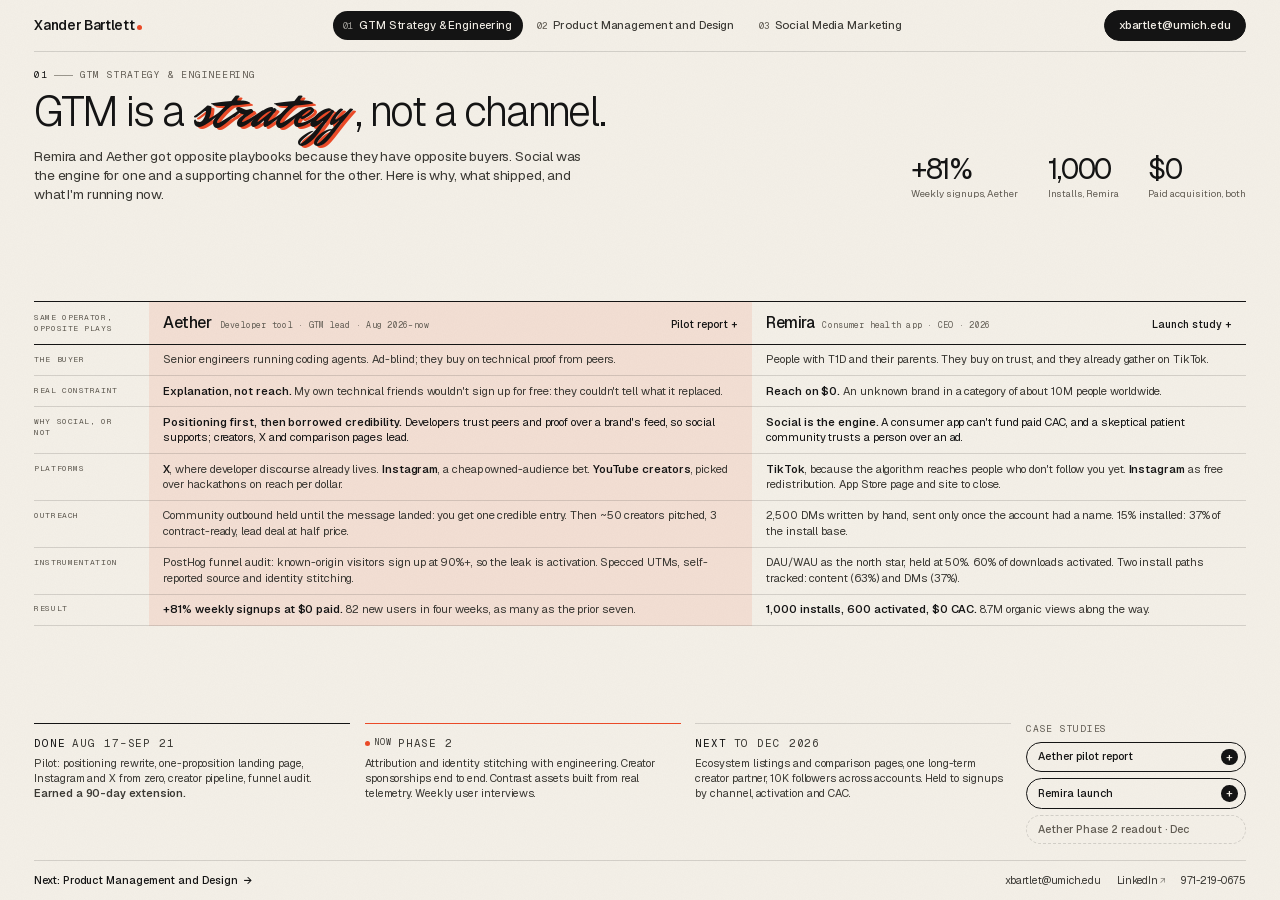
==== commit fce1d30b: "Update Remira numbers: 8.7M views, 1.1M likes, 46K profile visits Remira's latest TikTok totals repl" ====
--- a/gtm/index.html
+++ b/gtm/index.html
@@ -110,7 +110,7 @@
   <header class="topbar">
     <a class="brand" href="../" aria-label="Xander Bartlett, home">Xander Bartlett</a>
     <nav class="tabs" aria-label="Pages">
-      <a class="tab" href="./" aria-current="page"><span class="n">01</span>GTM Strategy &amp; Engineering</a>
+      <a class="tab" href="../gtm/" aria-current="page"><span class="n">01</span>GTM Strategy &amp; Engineering</a>
       <a class="tab" href="../product/"><span class="n">02</span>Product Management and Design</a>
       <a class="tab" href="../social/"><span class="n">03</span>Social Media Marketing</a>
     </nav>
@@ -162,7 +162,7 @@
 
       <div class="lab">Result</div>
       <div class="c-a"><strong>+81% weekly signups at $0 paid.</strong> 82 new users in four weeks, as many as the prior seven.</div>
-      <div class="c-r"><strong>1,000 installs, 600 activated, $0 CAC.</strong> 7.3M organic views along the way.</div>
+      <div class="c-r"><strong>1,000 installs, 600 activated, $0 CAC.</strong> 8.7M organic views along the way.</div>
     </section>
 
     <section class="live rise" style="--d:5" aria-label="Aether: done, now and next">
@@ -427,9 +427,9 @@
           <span class="eyebrow">Passive</span>
           <h4>Content to landing page</h4>
           <p>The feed does the work, and it keeps running after I stop.</p>
-          <div class="step"><span>Video views</span><b>7.3M</b></div>
+          <div class="step"><span>Video views</span><b>8.7M</b></div>
           <div class="tick">&darr;</div>
-          <div class="step"><span>Profile visits</span><b>37.7K</b></div>
+          <div class="step"><span>Profile visits</span><b>46K</b></div>
           <div class="tick">remira-ai.com &darr;</div>
           <div class="step"><span>Installs</span><b>~625</b></div>
           <div class="f-out">&asymp; 63% of all installs</div>
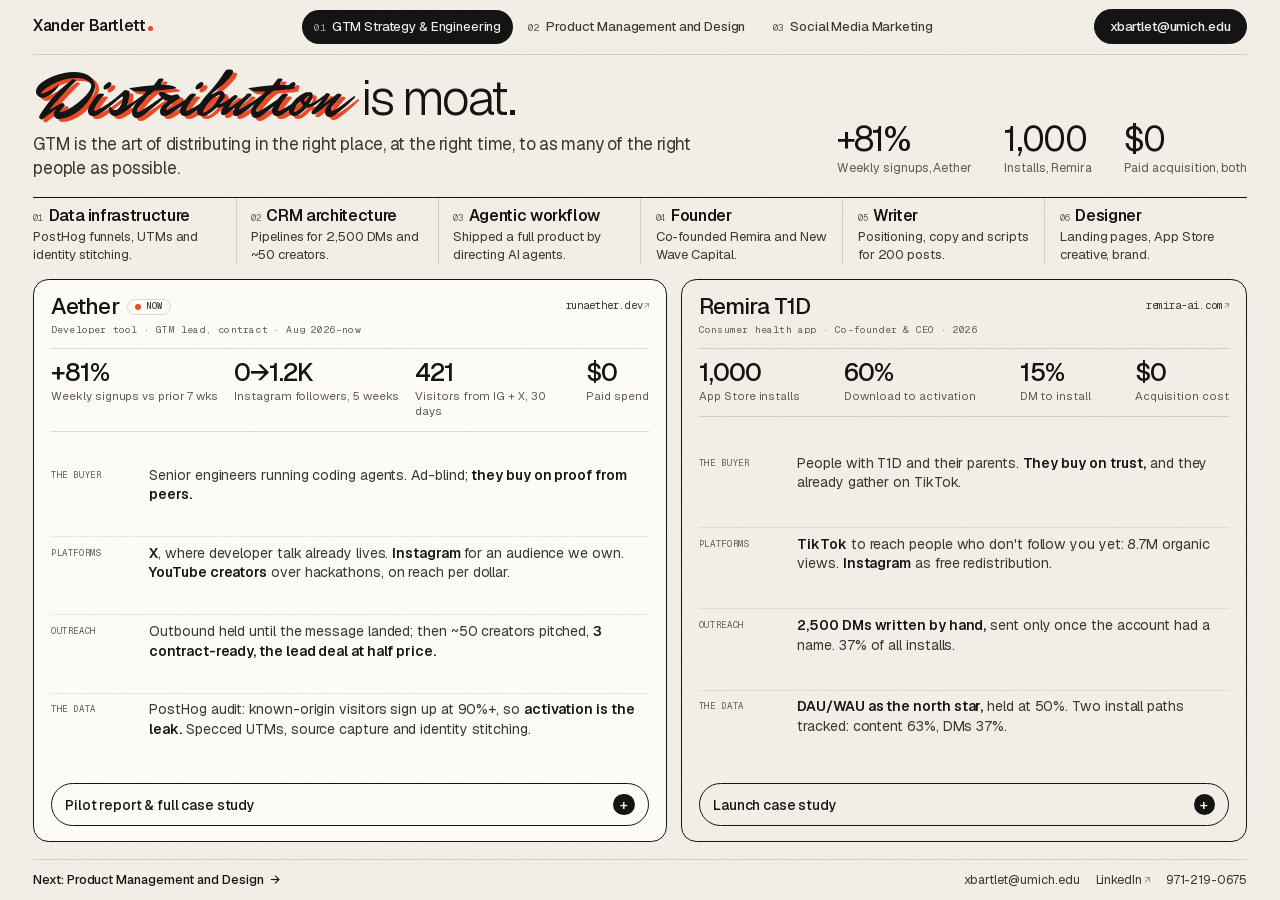
==== commit fe89eaab: "Redesign pages: bigger type, card layouts, post thumbnails, Gmail contact Landing: drop the coin and" ====
--- a/gtm/index.html
+++ b/gtm/index.html
@@ -4,12 +4,12 @@
 <meta charset="utf-8">
 <meta name="viewport" content="width=device-width, initial-scale=1, viewport-fit=cover">
 <title>GTM Strategy &amp; Engineering · Xander Bartlett</title>
-<meta name="description" content="Go-to-market as a strategy, not a channel. Why a consumer health app went social-first and a developer tool didn't, which platforms and outreach each one got, and what I'm running now at Aether.">
+<meta name="description" content="Distribution is moat. GTM is the art of distributing in the right place, at the right time, to as many of the right people as possible. Aether (+81% weekly signups) and Remira (1,000 installs), both at $0 paid.">
 <meta name="theme-color" content="#f4f0e8">
 <link rel="icon" href="../assets/img/favicon.svg" type="image/svg+xml">
 <meta property="og:type" content="website">
 <meta property="og:title" content="GTM Strategy &amp; Engineering · Xander Bartlett">
-<meta property="og:description" content="Same operator, opposite plays. +81% weekly signups at Aether and 1,000 installs at Remira, both at $0 paid.">
+<meta property="og:description" content="Distribution is moat. +81% weekly signups at Aether and 1,000 installs at Remira, both at $0 paid.">
 <meta property="og:image" content="https://xanderbartlett.com/assets/img/og.jpg">
 <meta name="twitter:card" content="summary_large_image">
 <link rel="preload" href="../assets/fonts/geist-latin.woff2" as="font" type="font/woff2" crossorigin>
@@ -17,84 +17,40 @@
 <link rel="preload" href="../assets/fonts/mr-dafoe-latin.woff2" as="font" type="font/woff2" crossorigin>
 <link rel="stylesheet" href="../assets/css/site.css">
 <style>
-  .page { display: grid; grid-template-rows: auto auto auto; align-content: space-between; row-gap: 1.05rem; padding: 1.3rem 0 1.2rem; }
-
-  .ph { display: grid; grid-template-columns: minmax(0, 1fr) auto; align-items: end; column-gap: 3rem; }
-  .ph .display { margin-top: 0.7rem; }
-  .ph .lede { margin-top: 1.05rem; max-width: 62ch; font-size: 1.02rem; }
-  .agg { display: grid; grid-template-columns: repeat(3, auto); column-gap: 2.2rem; padding-bottom: 0.3rem; }
-  .agg .v { font-size: 2.15rem; font-weight: 400; letter-spacing: -0.045em; }
-
-  /* the strategy matrix */
-  .mx { display: grid; grid-template-columns: 8.6rem minmax(0, 1.22fr) minmax(0, 1fr); border-top: 1px solid var(--ink); align-content: start; }
-  .mx > * { padding: 0.56rem 1.1rem 0.56rem 0; border-bottom: 1px solid var(--hair); font-size: 0.84rem; line-height: 1.38; color: var(--ink-2); }
-  .mx > .c-a { padding-left: 1.1rem; background: var(--accent-wash); }
-  .mx > .c-r { padding-left: 1.1rem; }
-  .mx .lab { font-family: var(--mono); font-size: 0.6rem; letter-spacing: 0.07em; text-transform: uppercase; color: var(--muted); padding-top: 0.66rem; }
-  .mx .hd { padding-top: 0.75rem; padding-bottom: 0.7rem; border-bottom-color: var(--ink); }
-  .mx .hd .t { display: flex; align-items: baseline; gap: 0.6rem; flex-wrap: wrap; }
-  .mx .hd b { font-size: 1.2rem; font-weight: 500; letter-spacing: -0.03em; color: var(--ink); }
-  .mx .hd .m { font-family: var(--mono); font-size: 0.62rem; letter-spacing: 0.03em; color: var(--muted); }
-  .mx .hd .cs-link { margin-left: auto; font-size: 0.78rem; font-weight: 500; color: var(--ink); }
-  .mx .hd .cs-link:hover { text-decoration: underline; text-underline-offset: 3px; }
-  .mx strong { color: var(--ink); font-weight: 540; }
-  .mx .lead { color: var(--ink); }
-
-  /* now / next */
-  .live { display: grid; grid-template-columns: repeat(3, minmax(0, 1fr)) 16.5rem; gap: 1.1rem; align-items: stretch; }
-  .phase { border-top: 1.5px solid var(--ink); padding-top: 0.55rem; }
-  .phase .eyebrow { display: flex; align-items: center; gap: 0.5rem; }
-  .phase .eyebrow .when { color: var(--ink-2); }
-  .phase p { margin-top: 0.35rem; font-size: 0.82rem; line-height: 1.4; color: var(--ink-2); }
-  .phase--now { border-top-color: var(--accent); }
-  .phase--next { border-top-style: solid; border-top-color: var(--hair); }
-  .cases { display: flex; flex-direction: column; gap: 0.45rem; }
-  .cases .eyebrow { margin-bottom: 0.1rem; }
-  .case-btn {
-    display: flex; align-items: center; justify-content: space-between; gap: 0.6rem;
-    padding: 0.45rem 0.5rem 0.45rem 0.85rem; border: 1px solid var(--ink); border-radius: var(--pill);
-    font-size: 0.8rem; font-weight: 500; text-align: left; transition: background 0.2s var(--ease), color 0.2s var(--ease);
-  }
-  .case-btn .plus { width: 1.25rem; height: 1.25rem; border-radius: 50%; display: grid; place-items: center; background: var(--ink); color: var(--paper); font-size: 0.85rem; flex: none; transition: transform 0.3s var(--ease), background 0.2s; }
-  .case-btn:hover { background: var(--ink); color: var(--paper); }
-  .case-btn:hover .plus { background: var(--accent); transform: rotate(90deg); }
-  .case-btn--soon { border-style: dashed; border-color: var(--hair); color: var(--muted); cursor: default; padding-right: 0.85rem; }
-  .case-btn--soon:hover { background: transparent; color: var(--muted); }
+  .xps--gtm { grid-template-columns: minmax(0, 1.12fr) minmax(0, 1fr); }
+  .xps--gtm .stats { grid-template-columns: repeat(4, auto); justify-content: space-between; }
+  .xps--gtm .tldr > div { grid-template-columns: 6.6rem minmax(0, 1fr); }
+  .xp--lead { background: var(--paper-3); }
+  .xp__tag { display: inline-flex; align-items: center; gap: 0.4rem; margin-left: 0.6rem; vertical-align: 0.3rem; font-family: var(--mono); font-size: 0.66rem; letter-spacing: 0.06em; text-transform: uppercase; color: var(--ink-2); padding: 0.2rem 0.55rem; border: 1px solid var(--hair); border-radius: var(--pill); }
+  .xp__tag::before { content: ""; width: 0.45rem; height: 0.45rem; border-radius: 50%; background: var(--accent); animation: pulse 2.4s ease-out infinite; }
 
   /* case-study extras */
   .stack { margin-top: 1.6rem; border-radius: 1.1rem; overflow: hidden; border: 1px solid var(--ink); }
-  .stack > div { display: grid; grid-template-columns: 10rem 1fr; gap: 1rem; padding: 0.85rem 1.2rem; border-bottom: 1px solid var(--hair); font-size: 0.95rem; }
+  .stack > div { display: grid; grid-template-columns: 10rem 1fr; gap: 1rem; padding: 0.85rem 1.2rem; border-bottom: 1px solid var(--hair); font-size: 1rem; }
   .stack > div:last-child { border-bottom: 0; }
-  .stack .k { font-family: var(--mono); font-size: 0.66rem; letter-spacing: 0.06em; text-transform: uppercase; color: var(--muted); padding-top: 0.2rem; }
+  .stack .k { font-family: var(--mono); font-size: 0.7rem; letter-spacing: 0.06em; text-transform: uppercase; color: var(--muted); padding-top: 0.2rem; }
   .stack .me { background: var(--ink); color: var(--paper); font-weight: 500; }
   .stack .me .k { color: var(--accent); }
   .fromto { display: grid; grid-template-columns: 1fr 2.4rem 1fr; gap: 0.6rem; align-items: start; margin-top: 1.4rem; }
   .fromto ul { list-style: none; }
-  .fromto li { padding: 0.5rem 0; border-bottom: 1px solid var(--hair); font-size: 0.92rem; color: var(--ink-2); }
-  .fromto h4 { font-family: var(--mono); font-size: 0.66rem; font-weight: 400; letter-spacing: 0.06em; text-transform: uppercase; padding-bottom: 0.5rem; border-bottom: 1px solid var(--ink); }
+  .fromto li { padding: 0.5rem 0; border-bottom: 1px solid var(--hair); font-size: 1rem; color: var(--ink-2); }
+  .fromto h4 { font-family: var(--mono); font-size: 0.7rem; font-weight: 400; letter-spacing: 0.06em; text-transform: uppercase; padding-bottom: 0.5rem; border-bottom: 1px solid var(--ink); }
   .fromto .arrow { padding-top: 2.4rem; text-align: center; font-size: 1.3rem; color: var(--accent); }
   .seq { display: grid; grid-template-columns: repeat(4, 1fr); gap: 0; margin-top: 1.6rem; border-top: 1.5px solid var(--ink); }
   .seq > div { padding: 0.9rem 1rem 0 0; }
   .seq > div + div { padding-left: 1rem; border-left: 1px solid var(--hair); }
   .seq b { display: block; font-weight: 520; margin: 0.4rem 0 0.3rem; letter-spacing: -0.015em; }
-  .seq p { font-size: 0.9rem; color: var(--ink-2); line-height: 1.45; }
-  .plate li { list-style: none; padding: 0.55rem 0; border-bottom: 1px solid rgba(244, 240, 232, 0.16); font-size: 0.95rem; }
+  .seq p { font-size: 0.98rem; color: var(--ink-2); line-height: 1.45; }
+  .plate li { list-style: none; padding: 0.55rem 0; border-bottom: 1px solid rgba(244, 240, 232, 0.16); font-size: 1rem; }
   .plate li b { color: var(--paper); }
   .mtx-why { display: grid; grid-template-columns: 1fr 1fr; gap: 1.2rem; margin-top: 1.6rem; }
   .cta-row { display: flex; flex-wrap: wrap; gap: 0.6rem; margin-top: 1.6rem; }
 
   @media (max-width: 900px) {
-    .page { padding-top: 1.2rem; row-gap: 1.8rem; }
-    .ph { grid-template-columns: 1fr; row-gap: 1.3rem; }
-    .agg { grid-template-columns: repeat(3, auto); justify-content: start; }
-    .mx { grid-template-columns: 1fr; border-top: 0; }
-    .mx > * { padding-left: 0 !important; padding-right: 0; background: none !important; }
-    .mx .lab { padding-top: 1.1rem; border-bottom: 1px solid var(--ink); }
-    .mx .hd.lab { display: none; }
-    .mx .c-a::before { content: "Aether \00b7  "; font-weight: 600; color: var(--ink); }
-    .mx .c-r::before { content: "Remira \00b7  "; font-weight: 600; color: var(--ink); }
-    .mx .hd::before { content: none !important; }
-    .live { grid-template-columns: 1fr; }
+    .xps--gtm { grid-template-columns: 1fr; }
+    .xps--gtm .stats { grid-template-columns: repeat(2, auto); justify-content: start; column-gap: 2rem; }
+    .xps--gtm .tldr > div { grid-template-columns: 5.6rem minmax(0, 1fr); }
+    .skills { --n: 2 !important; }
     .seq { grid-template-columns: 1fr 1fr; row-gap: 1rem; }
     .seq > div + div { border-left: 0; padding-left: 0; }
     .fromto { grid-template-columns: 1fr; }
@@ -114,85 +70,78 @@
       <a class="tab" href="../product/"><span class="n">02</span>Product Management and Design</a>
       <a class="tab" href="../social/"><span class="n">03</span>Social Media Marketing</a>
     </nav>
-    <div class="topbar__end"><a class="btn btn--ink" href="mailto:xbartlet@umich.edu">xbartlet@umich.edu</a></div>
+    <div class="topbar__end"><a class="btn btn--ink" href="https://mail.google.com/mail/?view=cm&amp;fs=1&amp;to=xbartlet@umich.edu" target="_blank" rel="noopener" data-mailto="xbartlet@umich.edu">xbartlet@umich.edu</a></div>
   </header>
 
   <main class="page">
     <header class="ph">
       <div>
-        <p class="eyebrow rise"><span class="num">01</span><span class="dash"></span>GTM Strategy &amp; Engineering</p>
-        <h1 class="display rise" style="--d:1">GTM is a <span class="scr">strategy</span>, not a channel.</h1>
-        <p class="lede rise" style="--d:2">Remira and Aether got opposite playbooks because they have opposite buyers. Social was the engine for one and a supporting channel for the other. Here is why, what shipped, and what I'm running now.</p>
-      </div>
-      <div class="agg stats rise" style="--d:3">
+        <h1 class="display rise"><span class="scr">Distribution</span> is moat.</h1>
+        <p class="lede rise" style="--d:1">GTM is the art of distributing in the right place, at the right time, to as many of the right people as possible.</p>
+      </div>
+      <div class="agg stats rise" style="--d:2" aria-label="Results">
         <div class="stat"><div class="v">+81%</div><div class="k">Weekly signups, Aether</div></div>
         <div class="stat"><div class="v">1,000</div><div class="k">Installs, Remira</div></div>
         <div class="stat"><div class="v">$0</div><div class="k">Paid acquisition, both</div></div>
       </div>
     </header>
 
-    <section class="mx rise" style="--d:4" aria-label="Same operator, opposite plays: Aether compared with Remira">
-      <div class="lab hd">Same operator,<br>opposite plays</div>
-      <div class="c-a hd"><div class="t"><b>Aether</b><span class="m">Developer tool &middot; GTM lead &middot; Aug 2026&ndash;now</span><button class="cs-link" type="button" data-open="aether" aria-haspopup="dialog">Pilot report +</button></div></div>
-      <div class="c-r hd"><div class="t"><b>Remira</b><span class="m">Consumer health app &middot; CEO &middot; 2026</span><button class="cs-link" type="button" data-open="remira" aria-haspopup="dialog">Launch study +</button></div></div>
-
-      <div class="lab">The buyer</div>
-      <div class="c-a">Senior engineers running coding agents. Ad-blind; they buy on technical proof from peers.</div>
-      <div class="c-r">People with T1D and their parents. They buy on trust, and they already gather on TikTok.</div>
-
-      <div class="lab">Real constraint</div>
-      <div class="c-a"><strong>Explanation, not reach.</strong> My own technical friends wouldn't sign up for free: they couldn't tell what it replaced.</div>
-      <div class="c-r"><strong>Reach on $0.</strong> An unknown brand in a category of about 10M people worldwide.</div>
-
-      <div class="lab">Why social, or not</div>
-      <div class="c-a lead"><strong>Positioning first, then borrowed credibility.</strong> Developers trust peers and proof over a brand's feed, so social supports; creators, X and comparison pages lead.</div>
-      <div class="c-r lead"><strong>Social is the engine.</strong> A consumer app can't fund paid CAC, and a skeptical patient community trusts a person over an ad.</div>
-
-      <div class="lab">Platforms</div>
-      <div class="c-a"><strong>X</strong>, where developer discourse already lives. <strong>Instagram</strong>, a cheap owned-audience bet. <strong>YouTube creators</strong>, picked over hackathons on reach per dollar.</div>
-      <div class="c-r"><strong>TikTok</strong>, because the algorithm reaches people who don't follow you yet. <strong>Instagram</strong> as free redistribution. App Store page and site to close.</div>
-
-      <div class="lab">Outreach</div>
-      <div class="c-a">Community outbound held until the message landed: you get one credible entry. Then ~50 creators pitched, 3 contract-ready, lead deal at half price.</div>
-      <div class="c-r">2,500 DMs written by hand, sent only once the account had a name. 15% installed: 37% of the install base.</div>
-
-      <div class="lab">Instrumentation</div>
-      <div class="c-a">PostHog funnel audit: known-origin visitors sign up at 90%+, so the leak is activation. Specced UTMs, self-reported source and identity stitching.</div>
-      <div class="c-r">DAU/WAU as the north star, held at 50%. 60% of downloads activated. Two install paths tracked: content (63%) and DMs (37%).</div>
-
-      <div class="lab">Result</div>
-      <div class="c-a"><strong>+81% weekly signups at $0 paid.</strong> 82 new users in four weeks, as many as the prior seven.</div>
-      <div class="c-r"><strong>1,000 installs, 600 activated, $0 CAC.</strong> 8.7M organic views along the way.</div>
-    </section>
-
-    <section class="live rise" style="--d:5" aria-label="Aether: done, now and next">
-      <div class="phase">
-        <p class="eyebrow"><span class="num">Done</span><span class="when">Aug 17&ndash;Sep 21</span></p>
-        <p>Pilot: positioning rewrite, one-proposition landing page, Instagram and X from zero, creator pipeline, funnel audit. <strong>Earned a 90-day extension.</strong></p>
-      </div>
-      <div class="phase phase--now">
-        <p class="eyebrow"><span class="chip chip--live" style="height:auto;padding:0;border:0">Now</span><span class="when">Phase 2</span></p>
-        <p>Attribution and identity stitching with engineering. Creator sponsorships end to end. Contrast assets built from real telemetry. Weekly user interviews.</p>
-      </div>
-      <div class="phase phase--next">
-        <p class="eyebrow"><span class="num">Next</span><span class="when">to Dec 2026</span></p>
-        <p>Ecosystem listings and comparison pages, one long-term creator partner, 10K followers across accounts. Held to signups by channel, activation and CAC.</p>
-      </div>
-      <div class="cases">
-        <p class="eyebrow">Case studies</p>
-        <button class="case-btn" type="button" data-open="aether" aria-haspopup="dialog">Aether pilot report <span class="plus" aria-hidden="true">+</span></button>
-        <button class="case-btn" type="button" data-open="remira" aria-haspopup="dialog">Remira launch <span class="plus" aria-hidden="true">+</span></button>
-        <!-- To add a case study: copy a button above with a new data-open="key",
-             then add a <dialog class="cs" id="cs-key"> at the bottom of this file. -->
-        <span class="case-btn case-btn--soon">Aether Phase 2 readout &middot; Dec</span>
-      </div>
+    <section class="skills rise" style="--d:3; --n:6" aria-label="Key skills">
+      <div class="skill"><h2><span class="n">01</span>Data infrastructure</h2><p>PostHog funnels, UTMs and identity stitching.</p></div>
+      <div class="skill"><h2><span class="n">02</span>CRM architecture</h2><p>Pipelines for 2,500 DMs and ~50 creators.</p></div>
+      <div class="skill"><h2><span class="n">03</span>Agentic workflow</h2><p>Shipped a full product by directing AI agents.</p></div>
+      <div class="skill"><h2><span class="n">04</span>Founder</h2><p>Co-founded Remira and New Wave Capital.</p></div>
+      <div class="skill"><h2><span class="n">05</span>Writer</h2><p>Positioning, copy and scripts for 200 posts.</p></div>
+      <div class="skill"><h2><span class="n">06</span>Designer</h2><p>Landing pages, App Store creative, brand.</p></div>
+    </section>
+
+    <section class="xps xps--gtm" aria-label="Experience">
+      <article class="xp xp--lead rise" style="--d:4">
+        <div class="xp__top">
+          <div><h2 class="xp__name">Aether<span class="xp__tag">Now</span></h2><p class="xp__meta">Developer tool &middot; GTM lead, contract &middot; Aug 2026&ndash;now</p></div>
+          <a class="xp__handle ext" href="https://www.runaether.dev" target="_blank" rel="noopener">runaether.dev</a>
+        </div>
+        <div class="stats">
+          <div class="stat"><div class="v">+81%</div><div class="k">Weekly signups vs prior 7 wks</div></div>
+          <div class="stat"><div class="v">0&rarr;1.2K</div><div class="k">Instagram followers, 5 weeks</div></div>
+          <div class="stat"><div class="v">421</div><div class="k">Visitors from IG + X, 30 days</div></div>
+          <div class="stat"><div class="v">$0</div><div class="k">Paid spend</div></div>
+        </div>
+        <dl class="tldr">
+          <div><dt>The buyer</dt><dd>Senior engineers running coding agents. Ad-blind; <strong>they buy on proof from peers.</strong></dd></div>
+          <div><dt>Platforms</dt><dd><strong>X</strong>, where developer talk already lives. <strong>Instagram</strong> for an audience we own. <strong>YouTube creators</strong> over hackathons, on reach per dollar.</dd></div>
+          <div><dt>Outreach</dt><dd>Outbound held until the message landed; then ~50 creators pitched, <strong>3 contract-ready, the lead deal at half price.</strong></dd></div>
+          <div><dt>The data</dt><dd>PostHog audit: known-origin visitors sign up at 90%+, so <strong>activation is the leak.</strong> Specced UTMs, source capture and identity stitching.</dd></div>
+        </dl>
+        <button class="open-cs" type="button" data-open="aether" aria-haspopup="dialog">Pilot report &amp; full case study <span class="plus" aria-hidden="true">+</span></button>
+      </article>
+
+      <article class="xp rise" style="--d:5">
+        <div class="xp__top">
+          <div><h2 class="xp__name">Remira T1D</h2><p class="xp__meta">Consumer health app &middot; Co-founder &amp; CEO &middot; 2026</p></div>
+          <a class="xp__handle ext" href="https://remira-ai.com" target="_blank" rel="noopener">remira-ai.com</a>
+        </div>
+        <div class="stats">
+          <div class="stat"><div class="v">1,000</div><div class="k">App Store installs</div></div>
+          <div class="stat"><div class="v">60%</div><div class="k">Download to activation</div></div>
+          <div class="stat"><div class="v">15%</div><div class="k">DM to install</div></div>
+          <div class="stat"><div class="v">$0</div><div class="k">Acquisition cost</div></div>
+        </div>
+        <dl class="tldr">
+          <div><dt>The buyer</dt><dd>People with T1D and their parents. <strong>They buy on trust,</strong> and they already gather on TikTok.</dd></div>
+          <div><dt>Platforms</dt><dd><strong>TikTok</strong> to reach people who don't follow you yet: 8.7M organic views. <strong>Instagram</strong> as free redistribution.</dd></div>
+          <div><dt>Outreach</dt><dd><strong>2,500 DMs written by hand,</strong> sent only once the account had a name. 37% of all installs.</dd></div>
+          <div><dt>The data</dt><dd><strong>DAU/WAU as the north star,</strong> held at 50%. Two install paths tracked: content 63%, DMs 37%.</dd></div>
+        </dl>
+        <button class="open-cs" type="button" data-open="remira" aria-haspopup="dialog">Launch case study <span class="plus" aria-hidden="true">+</span></button>
+      </article>
     </section>
   </main>
 
   <footer class="foot">
     <a class="foot__next" href="../product/">Next: Product Management and Design <span class="arr" aria-hidden="true">&rarr;</span></a>
     <div class="foot__links">
-      <a href="mailto:xbartlet@umich.edu">xbartlet@umich.edu</a>
+      <a href="https://mail.google.com/mail/?view=cm&amp;fs=1&amp;to=xbartlet@umich.edu" target="_blank" rel="noopener" data-mailto="xbartlet@umich.edu">xbartlet@umich.edu</a>
       <a class="ext" href="https://www.linkedin.com/in/xander-bartlett-557054325/" target="_blank" rel="noopener">LinkedIn</a>
       <a href="tel:+19712190675">971-219-0675</a>
     </div>
--- a/assets/css/site.css
+++ b/assets/css/site.css
@@ -66,12 +66,12 @@
   --ease: cubic-bezier(0.2, 0.7, 0.2, 1);
   --pill: 999px;
   --gutter: 2.5rem;
-  --max: 96rem;
+  --max: 104rem;
 }
 
 /* ---------- root scaling ---------- */
 html {
-  font-size: clamp(10.5px, min(1.04vw, 1.74vh), 18px);
+  font-size: clamp(10px, min(1.04vw, 1.74vh), 22px);
   -webkit-text-size-adjust: 100%;
   text-size-adjust: 100%;
   scroll-behavior: smooth;
@@ -127,7 +127,7 @@
 /* ---------- type ---------- */
 .eyebrow {
   font-family: var(--mono);
-  font-size: 0.72rem;
+  font-size: 0.78rem;
   font-weight: 400;
   letter-spacing: 0.08em;
   text-transform: uppercase;
@@ -139,15 +139,15 @@
 
 .display {
   font-weight: 300;
-  font-size: 3.15rem;
+  font-size: 3.75rem;
   line-height: 1.02;
-  letter-spacing: -0.04em;
+  letter-spacing: -0.042em;
 }
 .display em { font-style: normal; color: var(--ink); }
 .h2 { font-weight: 400; font-size: 1.55rem; line-height: 1.12; letter-spacing: -0.03em; }
 .h3 { font-weight: 500; font-size: 1.12rem; line-height: 1.2; letter-spacing: -0.02em; }
-.lede { font-size: 1.12rem; line-height: 1.42; color: var(--ink-2); letter-spacing: -0.012em; }
-.body-sm { font-size: 0.88rem; line-height: 1.45; color: var(--ink-2); }
+.lede { font-size: 1.3rem; line-height: 1.38; color: var(--ink-2); letter-spacing: -0.012em; }
+.body-sm { font-size: 0.98rem; line-height: 1.45; color: var(--ink-2); }
 .mono { font-family: var(--mono); letter-spacing: 0; }
 .muted { color: var(--muted); }
 
@@ -180,7 +180,7 @@
 /* ---------- top bar ---------- */
 .topbar {
   view-transition-name: topbar;
-  height: 3.9rem;
+  height: 4.1rem;
   display: flex;
   align-items: center;
   justify-content: space-between;
@@ -189,7 +189,7 @@
 }
 .brand {
   font-weight: 560;
-  font-size: 1.02rem;
+  font-size: 1.18rem;
   letter-spacing: -0.025em;
   white-space: nowrap;
   display: inline-flex;
@@ -208,16 +208,16 @@
   display: inline-flex;
   align-items: baseline;
   gap: 0.45rem;
-  padding: 0.5rem 0.8rem;
+  padding: 0.55rem 0.9rem;
   border-radius: var(--pill);
-  font-size: 0.86rem;
+  font-size: 1rem;
   font-weight: 450;
   letter-spacing: -0.01em;
   color: var(--ink-2);
   transition: background 0.2s var(--ease), color 0.2s var(--ease);
   white-space: nowrap;
 }
-.tab .n { font-family: var(--mono); font-size: 0.68rem; color: var(--muted); }
+.tab .n { font-family: var(--mono); font-size: 0.74rem; color: var(--muted); }
 .tab:hover { background: var(--paper-2); color: var(--ink); }
 .tab[aria-current="page"] { background: var(--ink); color: var(--paper); }
 .tab[aria-current="page"] .n { color: rgba(244, 240, 232, 0.6); }
@@ -228,11 +228,11 @@
   display: inline-flex;
   align-items: center;
   gap: 0.5rem;
-  height: 2.35rem;
-  padding: 0 1.05rem;
+  height: 2.6rem;
+  padding: 0 1.15rem;
   border-radius: var(--pill);
   border: 1px solid var(--ink);
-  font-size: 0.86rem;
+  font-size: 1rem;
   font-weight: 500;
   letter-spacing: -0.01em;
   white-space: nowrap;
@@ -262,13 +262,13 @@
 .stats { display: grid; gap: 0.9rem 1.2rem; }
 .stat .v {
   font-weight: 500;
-  font-size: 1.5rem;
+  font-size: 1.9rem;
   line-height: 1;
-  letter-spacing: -0.035em;
+  letter-spacing: -0.038em;
   white-space: nowrap;
 }
 .stat .v small { font-size: 0.6em; font-weight: 450; letter-spacing: -0.01em; color: var(--muted); margin-left: 0.12em; }
-.stat .k { margin-top: 0.32rem; font-size: 0.74rem; line-height: 1.3; color: var(--muted); letter-spacing: -0.003em; }
+.stat .k { margin-top: 0.3rem; font-size: 0.86rem; line-height: 1.3; color: var(--muted); letter-spacing: -0.003em; }
 
 /* ---------- chips ---------- */
 .chip {
@@ -303,20 +303,20 @@
   align-items: center;
   justify-content: space-between;
   gap: 1rem;
-  padding: 0.7rem 0.95rem;
+  padding: 0.72rem 1rem;
   border: 1px solid var(--ink);
   border-radius: var(--pill);
-  font-size: 0.86rem;
+  font-size: 1.04rem;
   font-weight: 500;
   letter-spacing: -0.01em;
   text-align: left;
   transition: background 0.2s var(--ease), color 0.2s var(--ease);
 }
 .open-cs .plus {
-  width: 1.35rem; height: 1.35rem; border-radius: 50%;
+  width: 1.6rem; height: 1.6rem; border-radius: 50%;
   display: grid; place-items: center;
   background: var(--ink); color: var(--paper);
-  font-size: 0.95rem; line-height: 1;
+  font-size: 1.05rem; line-height: 1;
   transition: transform 0.3s var(--ease), background 0.2s;
 }
 .open-cs:hover { background: var(--ink); color: var(--paper); }
@@ -328,9 +328,9 @@
   align-items: center;
   justify-content: space-between;
   gap: 1.5rem;
-  min-height: 3rem;
+  min-height: 3.1rem;
   border-top: 1px solid var(--hair);
-  font-size: 0.8rem;
+  font-size: 0.95rem;
   color: var(--muted);
 }
 .foot a { color: var(--ink-2); }
@@ -339,6 +339,51 @@
 .foot__next { display: inline-flex; align-items: center; gap: 0.5rem; color: var(--ink) !important; font-weight: 500; }
 .foot__next .arr { transition: transform 0.25s var(--ease); }
 .foot__next:hover .arr { transform: translateX(0.2rem); }
+
+/* ==========================================================================
+   Shared page anatomy: header, skills strip, experience cards
+   ========================================================================== */
+.page { display: grid; grid-template-rows: auto auto 1fr; row-gap: 1.15rem; padding: 1.35rem 0 1.25rem; }
+.ph { display: grid; grid-template-columns: minmax(0, 1fr) auto; align-items: end; column-gap: 3rem; }
+.ph .lede { margin-top: 0.75rem; max-width: 52rem; }
+.agg { display: grid; grid-auto-flow: column; column-gap: 2.4rem; padding-bottom: 0.35rem; }
+.agg .v { font-size: 2.6rem; font-weight: 400; letter-spacing: -0.045em; }
+.agg .k { font-size: 0.92rem; }
+
+.skills { display: grid; grid-template-columns: repeat(var(--n, 5), minmax(0, 1fr)); border-top: 1.5px solid var(--ink); }
+.skill { padding: 0.7rem 1.1rem 0 0; min-width: 0; }
+.skill + .skill { padding-left: 1.1rem; border-left: 1px solid var(--hair); }
+.skill h2 { display: flex; align-items: baseline; gap: 0.45rem; font-size: 1.2rem; font-weight: 560; letter-spacing: -0.022em; line-height: 1.15; }
+.skill h2 .n { font-family: var(--mono); font-size: 0.68rem; font-weight: 400; color: var(--muted); }
+.skill p { margin-top: 0.25rem; font-size: 0.98rem; line-height: 1.36; color: var(--ink-2); }
+
+.xps { display: grid; grid-template-columns: repeat(3, minmax(0, 1fr)); gap: 1.1rem; }
+.xp { display: flex; flex-direction: column; min-width: 0; padding: 1.1rem 1.25rem 1.15rem; border: 1px solid var(--ink); border-radius: 1.15rem; }
+.xp__top { display: flex; justify-content: space-between; align-items: flex-start; gap: 0.8rem; }
+.xp__name { font-size: 1.7rem; font-weight: 500; letter-spacing: -0.038em; line-height: 1.05; }
+.xp__meta { margin-top: 0.35rem; font-family: var(--mono); font-size: 0.74rem; letter-spacing: 0.02em; color: var(--muted); line-height: 1.35; }
+.xp__handle { font-family: var(--mono); font-size: 0.8rem; color: var(--ink-2); white-space: nowrap; padding-top: 0.25rem; }
+.xp__handle:hover { color: var(--ink); }
+.xp .stats { margin-top: 0.85rem; padding: 0.85rem 0; border-top: 1px solid var(--hair); border-bottom: 1px solid var(--hair); }
+.tldr { flex: 1; display: flex; flex-direction: column; justify-content: space-evenly; margin: 0.2rem 0 0.95rem; }
+.tldr > div { display: grid; grid-template-columns: 6.2rem minmax(0, 1fr); gap: 0.8rem; padding: 0.5rem 0; }
+.tldr > div + div { border-top: 1px solid var(--hair-2); }
+.tldr dt { font-family: var(--mono); font-size: 0.68rem; letter-spacing: 0.07em; text-transform: uppercase; color: var(--muted); padding-top: 0.32rem; line-height: 1.3; }
+.tldr dd { font-size: 1.06rem; line-height: 1.38; color: var(--ink-2); }
+.tldr dd strong { color: var(--ink); }
+
+/* post thumbnail: a linked 4:5 poster. The play mark and caption sit in a slim
+   bottom bar so the post's own hook text stays visible. */
+.reel { position: relative; display: block; overflow: hidden; border-radius: 0.75rem; background: #000; aspect-ratio: 4 / 5; isolation: isolate; }
+.reel img { width: 100%; height: 100%; object-fit: cover; transition: transform 0.5s var(--ease); }
+.reel::after { content: ""; position: absolute; inset: 66% 0 0; background: linear-gradient(transparent, rgba(0, 0, 0, 0.82)); z-index: 1; }
+.reel__tag { position: absolute; top: 0.45rem; right: 0.45rem; z-index: 2; padding: 0.18rem 0.45rem; border-radius: var(--pill); background: rgba(0, 0, 0, 0.6); color: #fff; font-family: var(--mono); font-size: 0.6rem; letter-spacing: 0.06em; text-transform: uppercase; }
+.reel__bar { position: absolute; left: 0.5rem; right: 0.5rem; bottom: 0.5rem; z-index: 2; display: flex; align-items: center; gap: 0.45rem; color: #fff; font-size: 0.76rem; line-height: 1.2; font-weight: 500; letter-spacing: -0.005em; }
+.reel__play { position: relative; flex: none; width: 1.75rem; height: 1.75rem; border-radius: 50%; background: rgba(255, 253, 248, 0.94); transition: transform 0.3s var(--ease), background 0.2s; }
+.reel__play::after { content: ""; position: absolute; left: 56%; top: 50%; transform: translate(-50%, -50%); border-left: 0.55rem solid var(--ink); border-top: 0.34rem solid transparent; border-bottom: 0.34rem solid transparent; }
+.reel:hover img { transform: scale(1.04); }
+.reel:hover .reel__play { transform: scale(1.1); background: var(--accent); }
+.reel:hover .reel__play::after { border-left-color: #fff; }
 
 /* ==========================================================================
    Case-study drawer (native <dialog>)
@@ -392,7 +437,7 @@
 .cs__close .x { width: 1.45rem; height: 1.45rem; border-radius: 50%; background: var(--ink); color: var(--paper); display: grid; place-items: center; font-size: 0.9rem; line-height: 1; }
 .cs__scroll { flex: 1; overflow-y: auto; overscroll-behavior: contain; -webkit-overflow-scrolling: touch; }
 .cs__scroll:focus { outline: none; }
-.cs__body { padding: 2.6rem 2.25rem 4rem; font-size: 1.02rem; }
+.cs__body { padding: 2.6rem 2.25rem 4rem; font-size: 1.1rem; }
 html.cs-lock { overflow: hidden; }
 
 /* case-study typography */
@@ -418,8 +463,8 @@
   padding-top: 1rem;
 }
 .note .eyebrow { display: block; margin-bottom: 0.7rem; }
-.note h4 { font-weight: 500; font-size: 1.15rem; letter-spacing: -0.02em; line-height: 1.2; margin-bottom: 0.5rem; }
-.note p { font-size: 0.95rem; line-height: 1.5; color: var(--ink-2); }
+.note h4 { font-weight: 500; font-size: 1.25rem; letter-spacing: -0.02em; line-height: 1.2; margin-bottom: 0.5rem; }
+.note p { font-size: 1.02rem; line-height: 1.5; color: var(--ink-2); }
 .note .proof { margin-top: 0.8rem; padding-top: 0.6rem; border-top: 1px solid var(--hair); font-family: var(--mono); font-size: 0.7rem; letter-spacing: 0.03em; color: var(--muted); }
 
 .block { margin-top: 1.6rem; padding: 2rem; border-radius: 1.25rem; background: var(--paper-2); }
@@ -441,7 +486,7 @@
 .mbar .fill--accent { background: var(--accent); }
 
 /* tables */
-.tbl { width: 100%; border-collapse: collapse; font-size: 0.92rem; margin-top: 1.2rem; }
+.tbl { width: 100%; border-collapse: collapse; font-size: 1rem; margin-top: 1.2rem; }
 .tbl th { text-align: left; font-family: var(--mono); font-size: 0.66rem; font-weight: 400; letter-spacing: 0.06em; text-transform: uppercase; color: var(--muted); padding: 0 1rem 0.6rem 0; border-bottom: 1px solid var(--ink); }
 .tbl td { padding: 0.65rem 1rem 0.65rem 0; border-bottom: 1px solid var(--hair); vertical-align: top; }
 .tbl td.num, .tbl th.num { text-align: right; font-variant-numeric: tabular-nums; }
@@ -533,11 +578,18 @@
 /* ---------- small screens: reflow, scroll normally ---------- */
 @media (max-width: 900px) {
   :root { --gutter: 1.1rem; }
+  .page { padding-top: 1.2rem; row-gap: 1.7rem; }
+  .ph { grid-template-columns: 1fr; row-gap: 1.3rem; }
+  .agg { grid-auto-flow: row; grid-template-columns: repeat(2, auto); justify-content: start; row-gap: 1rem; }
+  .skills { grid-template-columns: 1fr 1fr; }
+  .skill, .skill + .skill { padding: 0.7rem 0.8rem 0.6rem 0; border-left: 0; }
+  .xps { grid-template-columns: 1fr; }
+  .tldr > div { grid-template-columns: 5.6rem minmax(0, 1fr); }
   .shell { min-height: 0; }
   .topbar { height: auto; padding: 0.85rem 0; flex-wrap: wrap; row-gap: 0.6rem; }
   .tabs { order: 3; flex: 1 1 100%; min-width: 0; overflow-x: auto; scrollbar-width: none; margin: 0 calc(var(--gutter) * -1); padding: 0 var(--gutter); }
   .tabs::-webkit-scrollbar { display: none; }
-  .display { font-size: 2.35rem; }
+  .display { font-size: 2.5rem; }
   .foot { flex-direction: column; align-items: flex-start; padding: 1.4rem 0 1.8rem; }
   .cs { width: 100%; box-shadow: none; }
   .cs__bar { padding: 0 1.1rem; }
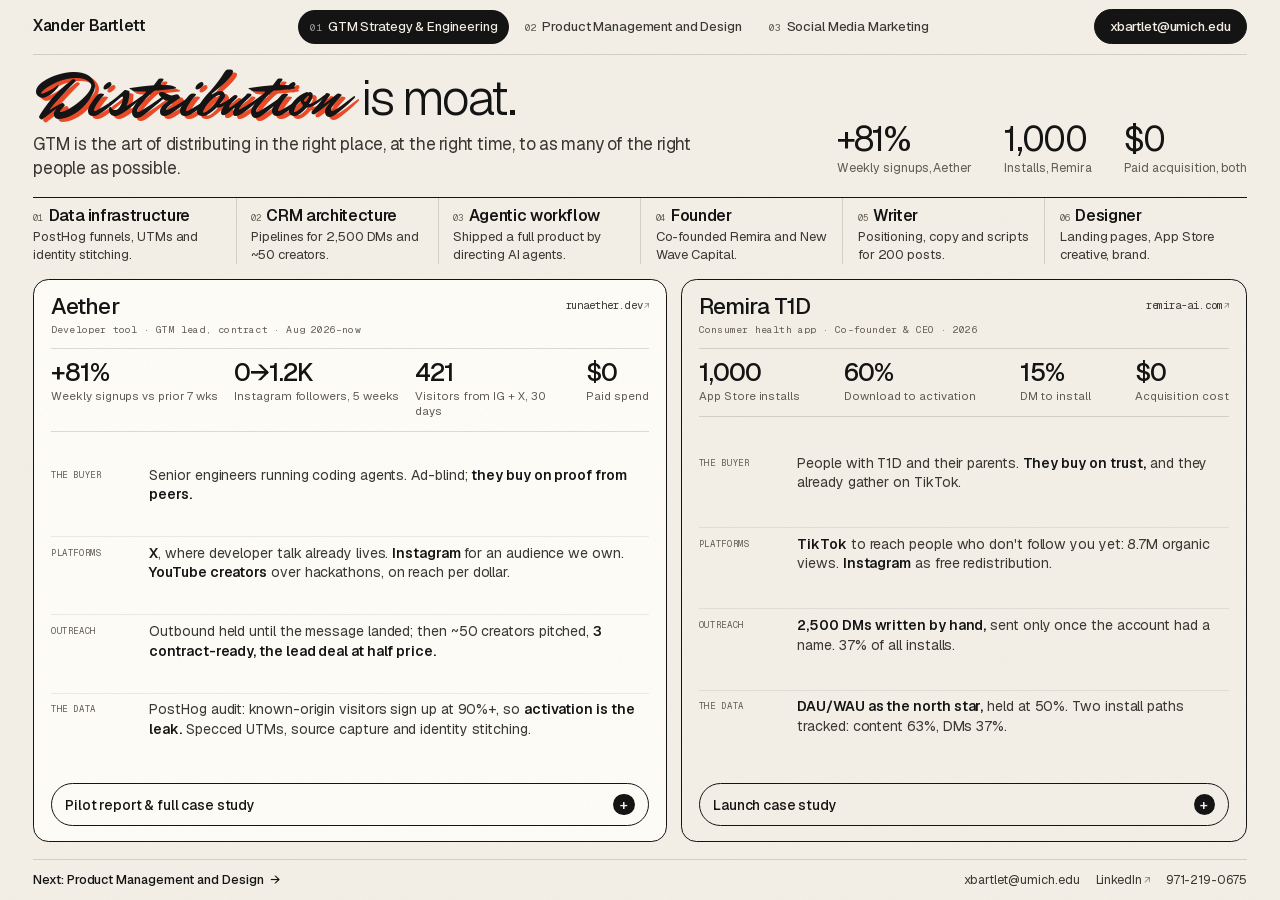
==== commit 4b6e1e4d: "Landing intro line break and CMO title; drop name dot and Aether Now tag - Break the landing intro a" ====
--- a/gtm/index.html
+++ b/gtm/index.html
@@ -21,8 +21,6 @@
   .xps--gtm .stats { grid-template-columns: repeat(4, auto); justify-content: space-between; }
   .xps--gtm .tldr > div { grid-template-columns: 6.6rem minmax(0, 1fr); }
   .xp--lead { background: var(--paper-3); }
-  .xp__tag { display: inline-flex; align-items: center; gap: 0.4rem; margin-left: 0.6rem; vertical-align: 0.3rem; font-family: var(--mono); font-size: 0.66rem; letter-spacing: 0.06em; text-transform: uppercase; color: var(--ink-2); padding: 0.2rem 0.55rem; border: 1px solid var(--hair); border-radius: var(--pill); }
-  .xp__tag::before { content: ""; width: 0.45rem; height: 0.45rem; border-radius: 50%; background: var(--accent); animation: pulse 2.4s ease-out infinite; }
 
   /* case-study extras */
   .stack { margin-top: 1.6rem; border-radius: 1.1rem; overflow: hidden; border: 1px solid var(--ink); }
@@ -98,7 +96,7 @@
     <section class="xps xps--gtm" aria-label="Experience">
       <article class="xp xp--lead rise" style="--d:4">
         <div class="xp__top">
-          <div><h2 class="xp__name">Aether<span class="xp__tag">Now</span></h2><p class="xp__meta">Developer tool &middot; GTM lead, contract &middot; Aug 2026&ndash;now</p></div>
+          <div><h2 class="xp__name">Aether</h2><p class="xp__meta">Developer tool &middot; GTM lead, contract &middot; Aug 2026&ndash;now</p></div>
           <a class="xp__handle ext" href="https://www.runaether.dev" target="_blank" rel="noopener">runaether.dev</a>
         </div>
         <div class="stats">
--- a/assets/css/site.css
+++ b/assets/css/site.css
@@ -194,13 +194,6 @@
   white-space: nowrap;
   display: inline-flex;
   align-items: baseline;
-}
-.brand::after {
-  content: "";
-  width: 0.38rem; height: 0.38rem;
-  border-radius: 50%;
-  background: var(--accent);
-  margin-left: 0.18rem;
 }
 .tabs { display: flex; align-items: center; gap: 0.25rem; }
 .tab {
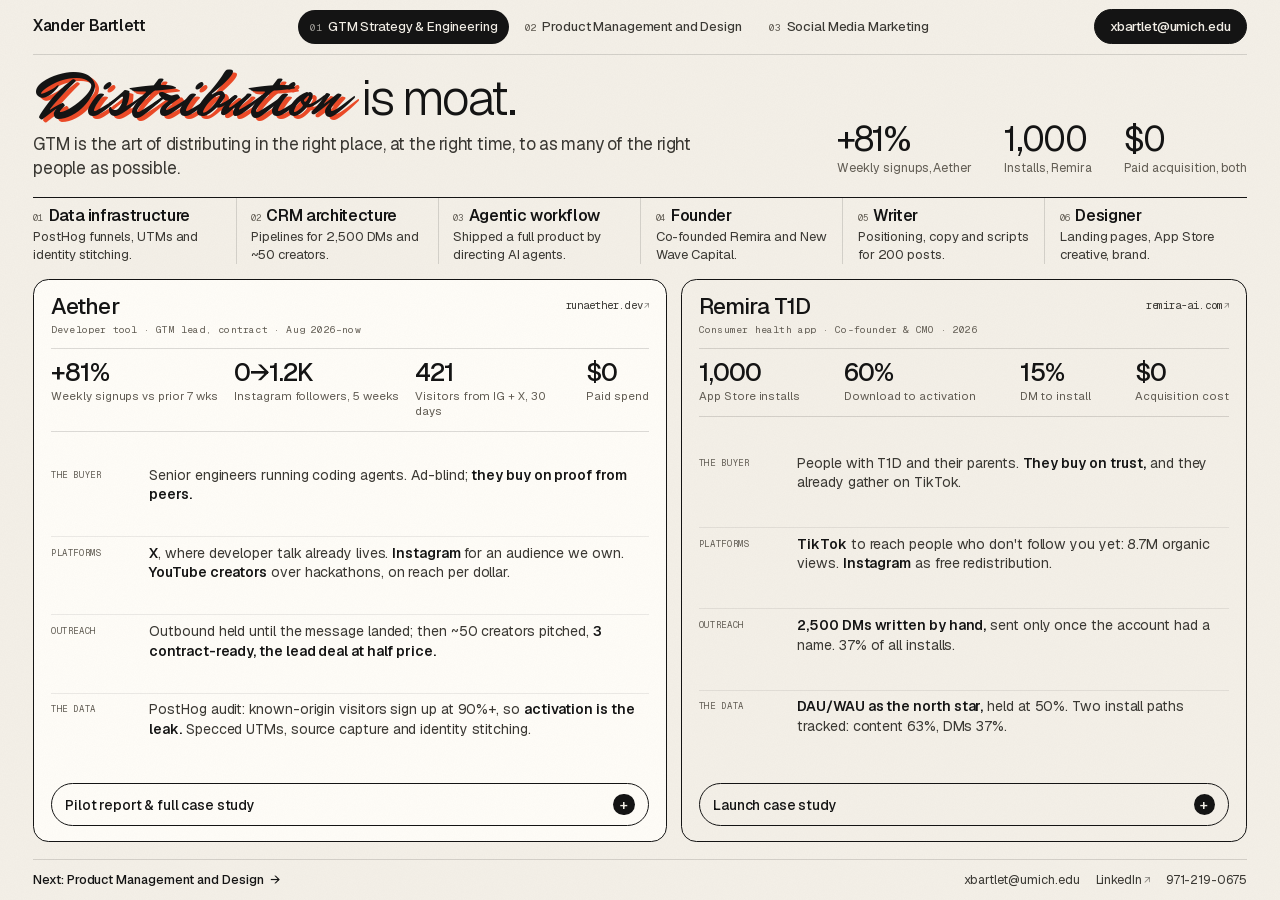
==== commit 060310f4: "Switch Remira title to Co-founder & CMO site-wide Co-Authored-By: Claude Opus 5.5 <noreply@anthropic" ====
--- a/gtm/index.html
+++ b/gtm/index.html
@@ -116,7 +116,7 @@
 
       <article class="xp rise" style="--d:5">
         <div class="xp__top">
-          <div><h2 class="xp__name">Remira T1D</h2><p class="xp__meta">Consumer health app &middot; Co-founder &amp; CEO &middot; 2026</p></div>
+          <div><h2 class="xp__name">Remira T1D</h2><p class="xp__meta">Consumer health app &middot; Co-founder &amp; CMO &middot; 2026</p></div>
           <a class="xp__handle ext" href="https://remira-ai.com" target="_blank" rel="noopener">remira-ai.com</a>
         </div>
         <div class="stats">
@@ -331,7 +331,7 @@
     <button class="cs__close" type="button" data-close>Close <kbd>Esc</kbd><span class="x" aria-hidden="true">&times;</span></button>
   </div>
   <div class="cs__scroll" tabindex="-1" autofocus><div class="cs__body">
-    <p class="eyebrow">Remira T1D &middot; Co-founder &amp; CEO &middot; Launch, 2026</p>
+    <p class="eyebrow">Remira T1D &middot; Co-founder &amp; CMO &middot; Launch, 2026</p>
     <h2 class="cs-title" id="cs-remira-t">When you can't buy reach, <span class="scr">earn</span> it.</h2>
     <p class="cs-intro">Remira is a pattern-recognition app for Type 1 diabetes. We launched with no budget, no audience and no name into a category of about ten million people worldwide. Every GTM choice followed from three constraints: the money, the market, and how this buyer decides who to trust.</p>
 
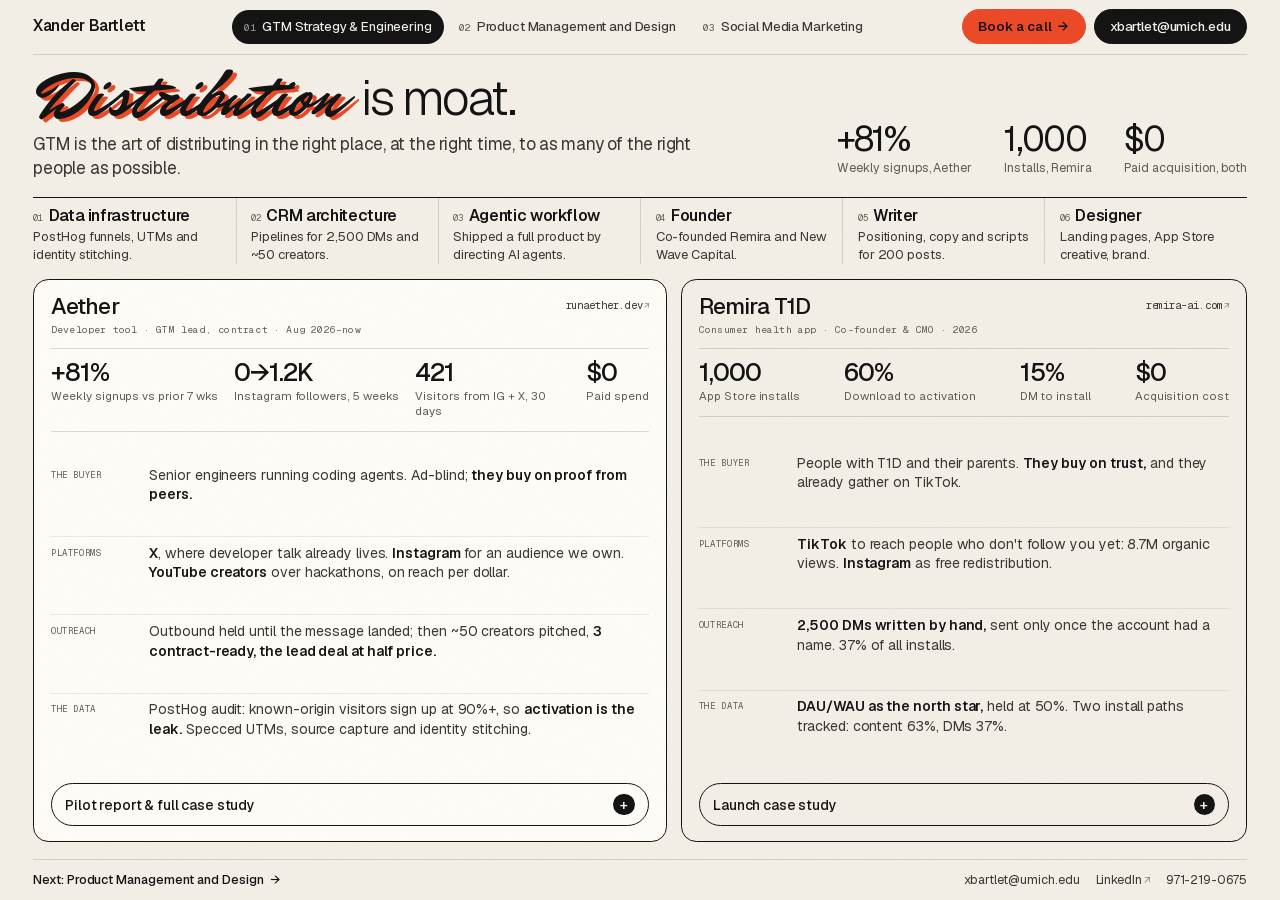
==== commit c49b17ea: "Add a "Book a call" button (Cal.com) to the top right of every page Co-Authored-By: Claude Opus 5.5 " ====
--- a/gtm/index.html
+++ b/gtm/index.html
@@ -68,7 +68,7 @@
       <a class="tab" href="../product/"><span class="n">02</span>Product Management and Design</a>
       <a class="tab" href="../social/"><span class="n">03</span>Social Media Marketing</a>
     </nav>
-    <div class="topbar__end"><a class="btn btn--ink" href="https://mail.google.com/mail/?view=cm&amp;fs=1&amp;to=xbartlet@umich.edu" target="_blank" rel="noopener" data-mailto="xbartlet@umich.edu">xbartlet@umich.edu</a></div>
+    <div class="topbar__end"><a class="btn btn--cal" href="https://cal.com/xander-bartlett-jmdq0e/30min" target="_blank" rel="noopener">Book a call <span class="arr" aria-hidden="true">&rarr;</span></a><a class="btn btn--ink" href="https://mail.google.com/mail/?view=cm&amp;fs=1&amp;to=xbartlet@umich.edu" target="_blank" rel="noopener" data-mailto="xbartlet@umich.edu">xbartlet@umich.edu</a></div>
   </header>
 
   <main class="page">
--- a/assets/css/site.css
+++ b/assets/css/site.css
@@ -236,6 +236,8 @@
 .btn--ink:hover { background: #000; }
 .btn--ghost { background: transparent; color: var(--ink); border-color: var(--hair); }
 .btn--ghost:hover { border-color: var(--ink); }
+.btn--cal { background: var(--accent); color: var(--ink); border-color: var(--accent); font-weight: 560; }
+.btn--cal:hover { background: #d93f1e; border-color: #d93f1e; }
 .btn .arr { display: inline-block; transition: transform 0.25s var(--ease); }
 .btn:hover .arr { transform: translateX(0.18rem); }
 
@@ -377,6 +379,76 @@
 .reel:hover img { transform: scale(1.04); }
 .reel:hover .reel__play { transform: scale(1.1); background: var(--accent); }
 .reel:hover .reel__play::after { border-left-color: #fff; }
+
+
+/* ==========================================================================
+   Pitch landing pages (/ and /pm/): one pitch, proof, folded roles and
+   accomplishments. Used with <body class="home">.
+   ========================================================================== */
+.home .shell { grid-template-rows: auto 1fr; }
+
+.home-main { display: grid; grid-template-rows: 1fr auto auto; row-gap: 1.25rem; padding: 1.5rem 0 1.25rem; }
+
+/* ---------- the pitch ---------- */
+.pitch { display: grid; grid-template-columns: minmax(0, 1fr) auto; column-gap: 3.5rem; align-items: center; }
+.pitch__copy { display: flex; flex-direction: column; justify-content: center; min-width: 0; }
+.kicker { font-size: 1.3rem; color: var(--ink-2); letter-spacing: -0.01em; }
+.kicker b { color: var(--ink); font-weight: 560; }
+.pitch h1 { margin-top: 0.8rem; font-weight: 300; font-size: 5.6rem; line-height: 1.02; letter-spacing: -0.048em; max-width: 14.5ch; }
+.pitch .proof { margin-top: 1.2rem; max-width: 50rem; font-size: 1.5rem; line-height: 1.42; color: var(--ink-2); letter-spacing: -0.012em; }
+.pitch .proof strong { color: var(--ink); font-weight: 540; }
+.nums { display: grid; grid-template-columns: repeat(4, auto); justify-content: start; column-gap: 3.2rem; margin-top: 1.5rem; padding-top: 1rem; border-top: 1.5px solid var(--ink); }
+.nums .v { font-size: 2.9rem; font-weight: 400; letter-spacing: -0.045em; line-height: 1; white-space: nowrap; }
+.nums .k { margin-top: 0.35rem; font-size: 1rem; color: var(--muted); }
+.portrait { width: 24rem; aspect-ratio: 590 / 738; border-radius: 1.3rem; overflow: hidden; background: var(--paper-2); }
+.portrait img { width: 100%; height: 100%; object-fit: cover; object-position: 50% 30%; }
+
+/* ---------- roles + accomplishments, folded ---------- */
+.fold { display: grid; grid-template-columns: 1fr 1fr; gap: 1.1rem; align-items: start; }
+.fold details { border: 1px solid var(--ink); border-radius: 1.15rem; background: var(--paper); transition: background 0.2s var(--ease); }
+.fold details[open] { background: var(--paper-3); }
+.fold summary { list-style: none; cursor: pointer; display: grid; grid-template-columns: auto minmax(0, 1fr) auto; align-items: center; column-gap: 1rem; padding: 0.95rem 1rem 0.95rem 1.3rem; border-radius: 1.15rem; }
+.fold summary::-webkit-details-marker { display: none; }
+.fold summary:hover .plus { background: var(--accent); transform: rotate(90deg); }
+.fold summary h2 { font-size: 1.75rem; font-weight: 450; letter-spacing: -0.035em; line-height: 1; }
+.fold summary .peek { min-width: 0; font-size: 1rem; color: var(--muted); white-space: nowrap; overflow: hidden; text-overflow: ellipsis; }
+.fold .plus { width: 2.4rem; height: 2.4rem; border-radius: 50%; display: grid; place-items: center; background: var(--ink); color: var(--paper); font-size: 1.3rem; line-height: 1; transition: transform 0.3s var(--ease), background 0.2s; }
+.fold details[open] .plus { transform: rotate(45deg); }
+.fold details[open] summary:hover .plus { transform: rotate(135deg); }
+.fold ol { list-style: none; padding: 0 1.3rem 1rem; }
+.fold li { display: grid; grid-template-columns: minmax(0, 1fr) auto; column-gap: 1rem; padding: 0.8rem 0; border-top: 1px solid var(--hair); }
+.fold .who { font-size: 1.15rem; font-weight: 540; letter-spacing: -0.02em; }
+.fold .who a { color: var(--ink); }
+.fold .role { font-weight: 400; color: var(--ink-2); }
+.fold .when { font-family: var(--mono); font-size: 0.78rem; color: var(--muted); white-space: nowrap; padding-top: 0.25rem; }
+.fold .what { grid-column: 1 / -1; margin-top: 0.25rem; font-size: 1.02rem; line-height: 1.42; color: var(--ink-2); }
+.fold .stat { font-size: 1.15rem; line-height: 1.38; color: var(--ink-2); letter-spacing: -0.012em; }
+.fold .stat b { color: var(--ink); font-weight: 600; }
+.fold .rcpt { font-size: 0.86rem; font-weight: 500; color: var(--ink); white-space: nowrap; padding-top: 0.2rem; }
+.fold .rcpt:hover { text-decoration: underline; text-underline-offset: 3px; }
+
+/* ---------- go deeper ---------- */
+.deeper { display: flex; flex-wrap: wrap; align-items: baseline; justify-content: space-between; gap: 0.6rem 2rem; font-size: 1.02rem; color: var(--muted); }
+.deeper nav { display: flex; flex-wrap: wrap; gap: 0.4rem 1.6rem; align-items: baseline; }
+.deeper a { color: var(--ink); font-weight: 500; }
+.deeper a:hover { text-decoration: underline; text-underline-offset: 3px; }
+
+
+@media (max-width: 900px) {
+  .home .topbar { flex-wrap: wrap; }
+  .home-main { padding-top: 1.3rem; row-gap: 1.6rem; }
+  .pitch { grid-template-columns: 1fr; row-gap: 1.4rem; }
+  .portrait { order: -1; width: 7.5rem; height: 7.5rem; aspect-ratio: 1; border-radius: 50%; }
+  .pitch h1 { font-size: 2.7rem; }
+  .pitch .proof { font-size: 1.08rem; }
+  .nums { grid-template-columns: repeat(2, auto); row-gap: 1.1rem; column-gap: 2rem; }
+  .nums .v { font-size: 2rem; }
+  .fold { grid-template-columns: 1fr; }
+  .fold summary .peek { display: none; }
+  .fold summary { grid-template-columns: minmax(0, 1fr) auto; }
+  .fold li { grid-template-columns: 1fr; }
+  .fold .when, .fold .rcpt { padding-top: 0.2rem; }
+}
 
 /* ==========================================================================
    Case-study drawer (native <dialog>)
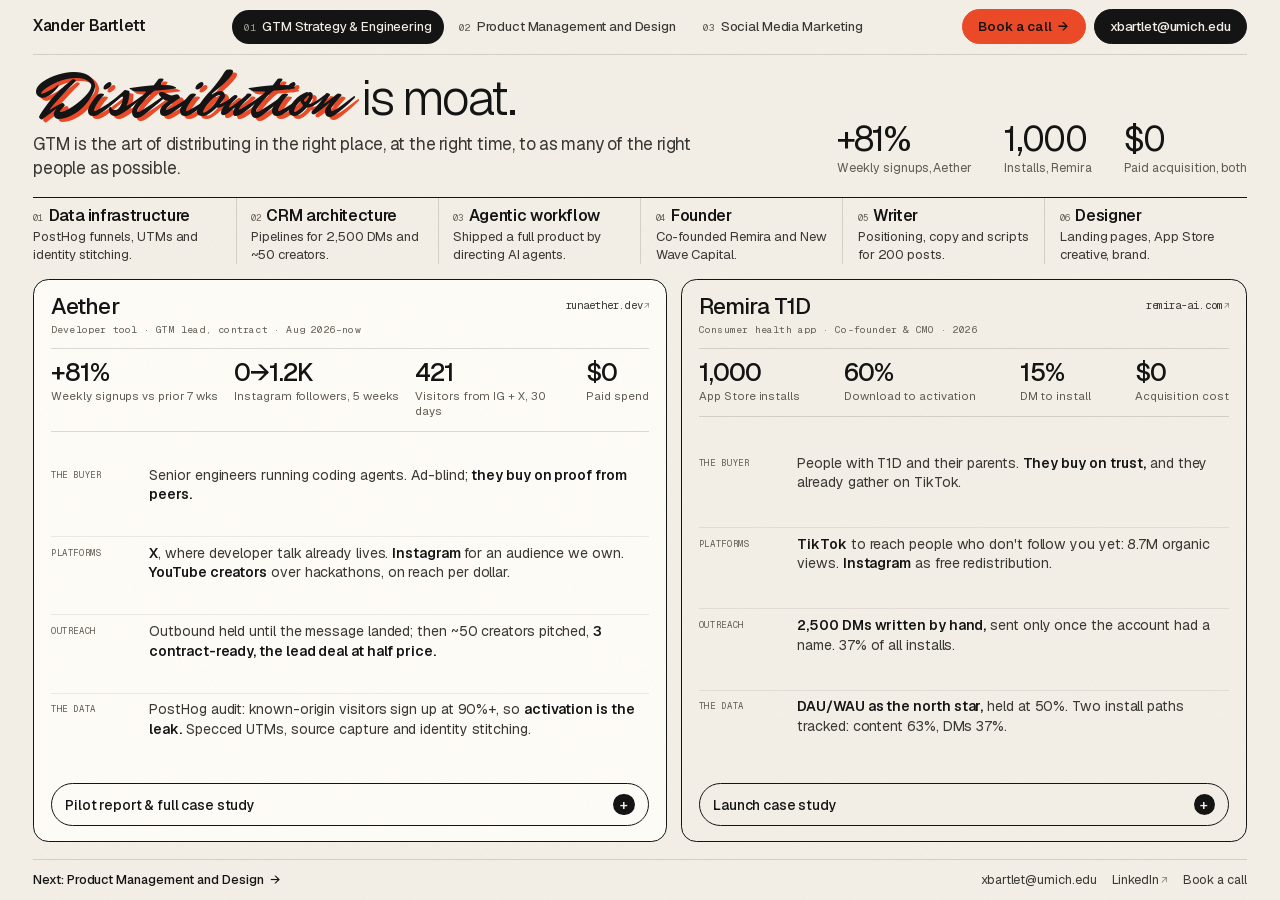
==== commit 263c20d3: "Remove phone number; add "Book a call" link in its place The phone number is gone from every page. W" ====
--- a/gtm/index.html
+++ b/gtm/index.html
@@ -141,7 +141,7 @@
     <div class="foot__links">
       <a href="https://mail.google.com/mail/?view=cm&amp;fs=1&amp;to=xbartlet@umich.edu" target="_blank" rel="noopener" data-mailto="xbartlet@umich.edu">xbartlet@umich.edu</a>
       <a class="ext" href="https://www.linkedin.com/in/xander-bartlett-557054325/" target="_blank" rel="noopener">LinkedIn</a>
-      <a href="tel:+19712190675">971-219-0675</a>
+      <a href="https://cal.com/xander-bartlett-jmdq0e/30min" target="_blank" rel="noopener">Book a call</a>
     </div>
   </footer>
 </div>
